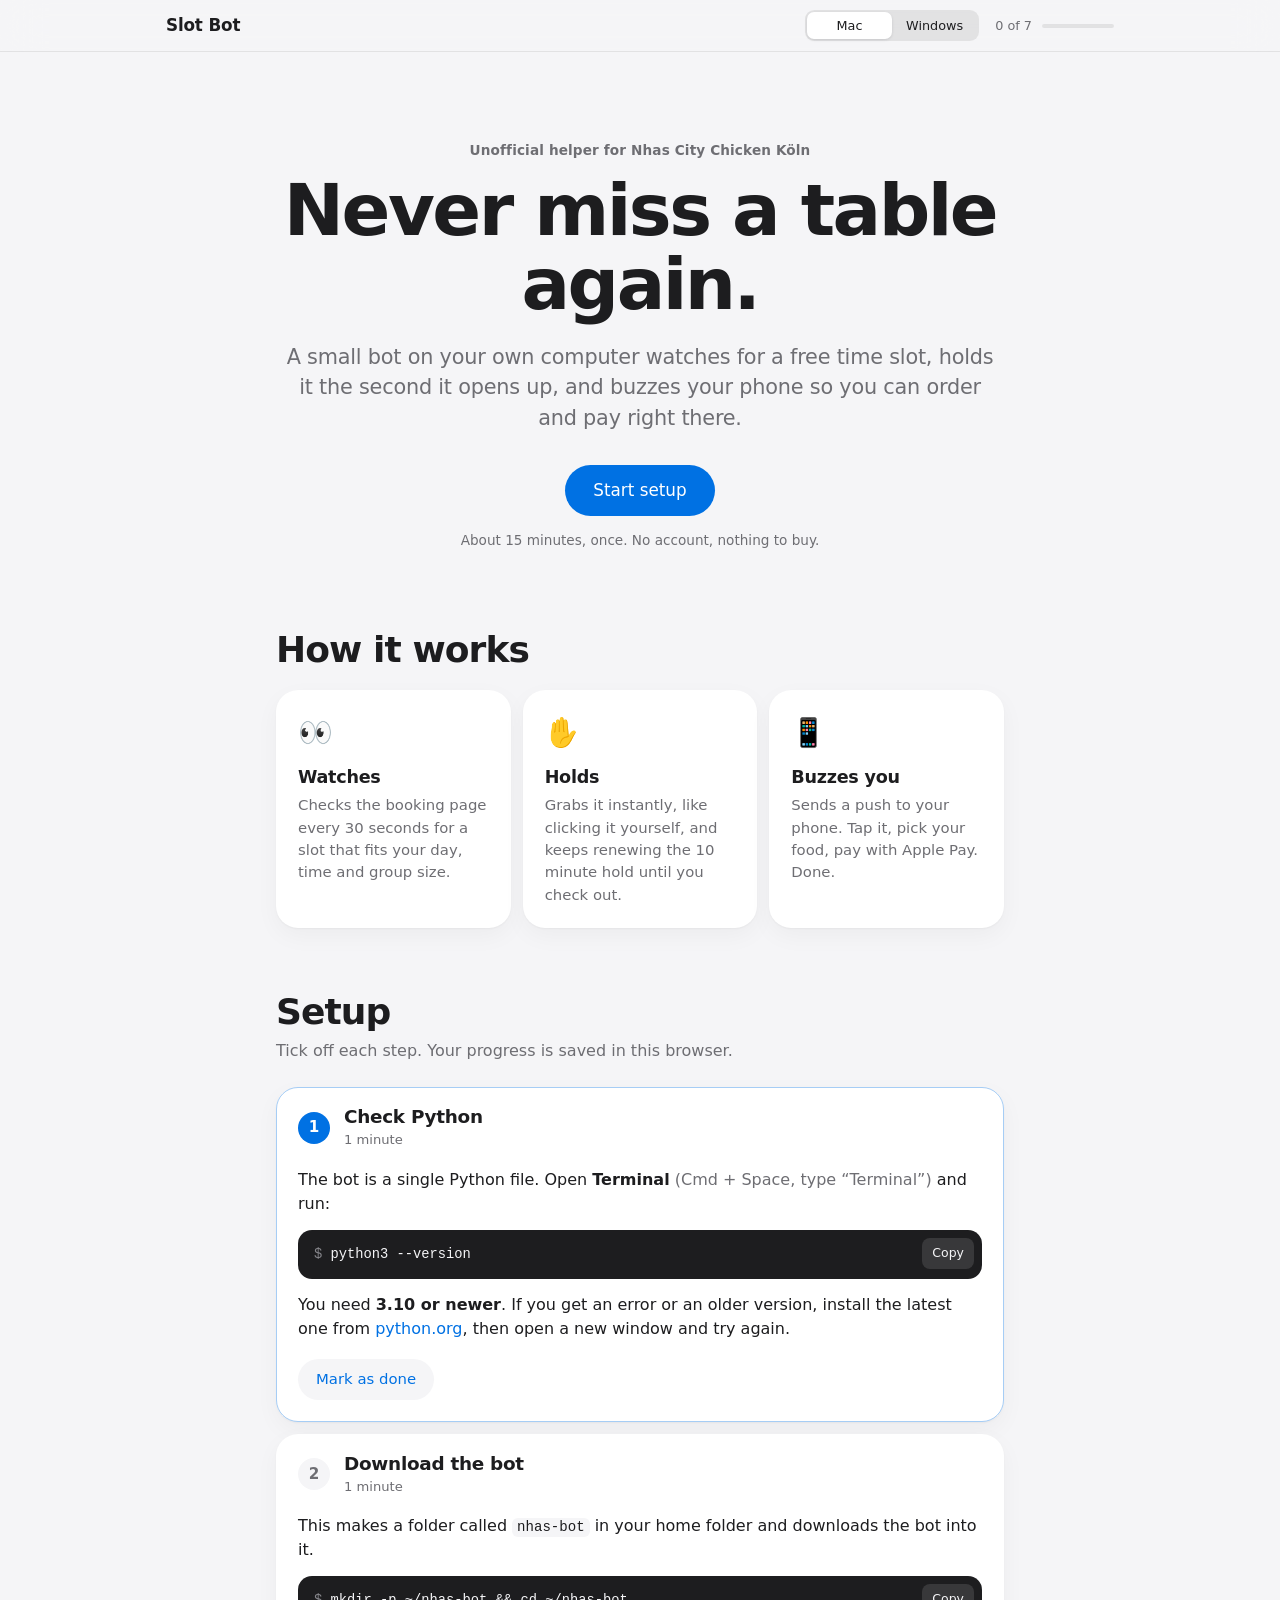
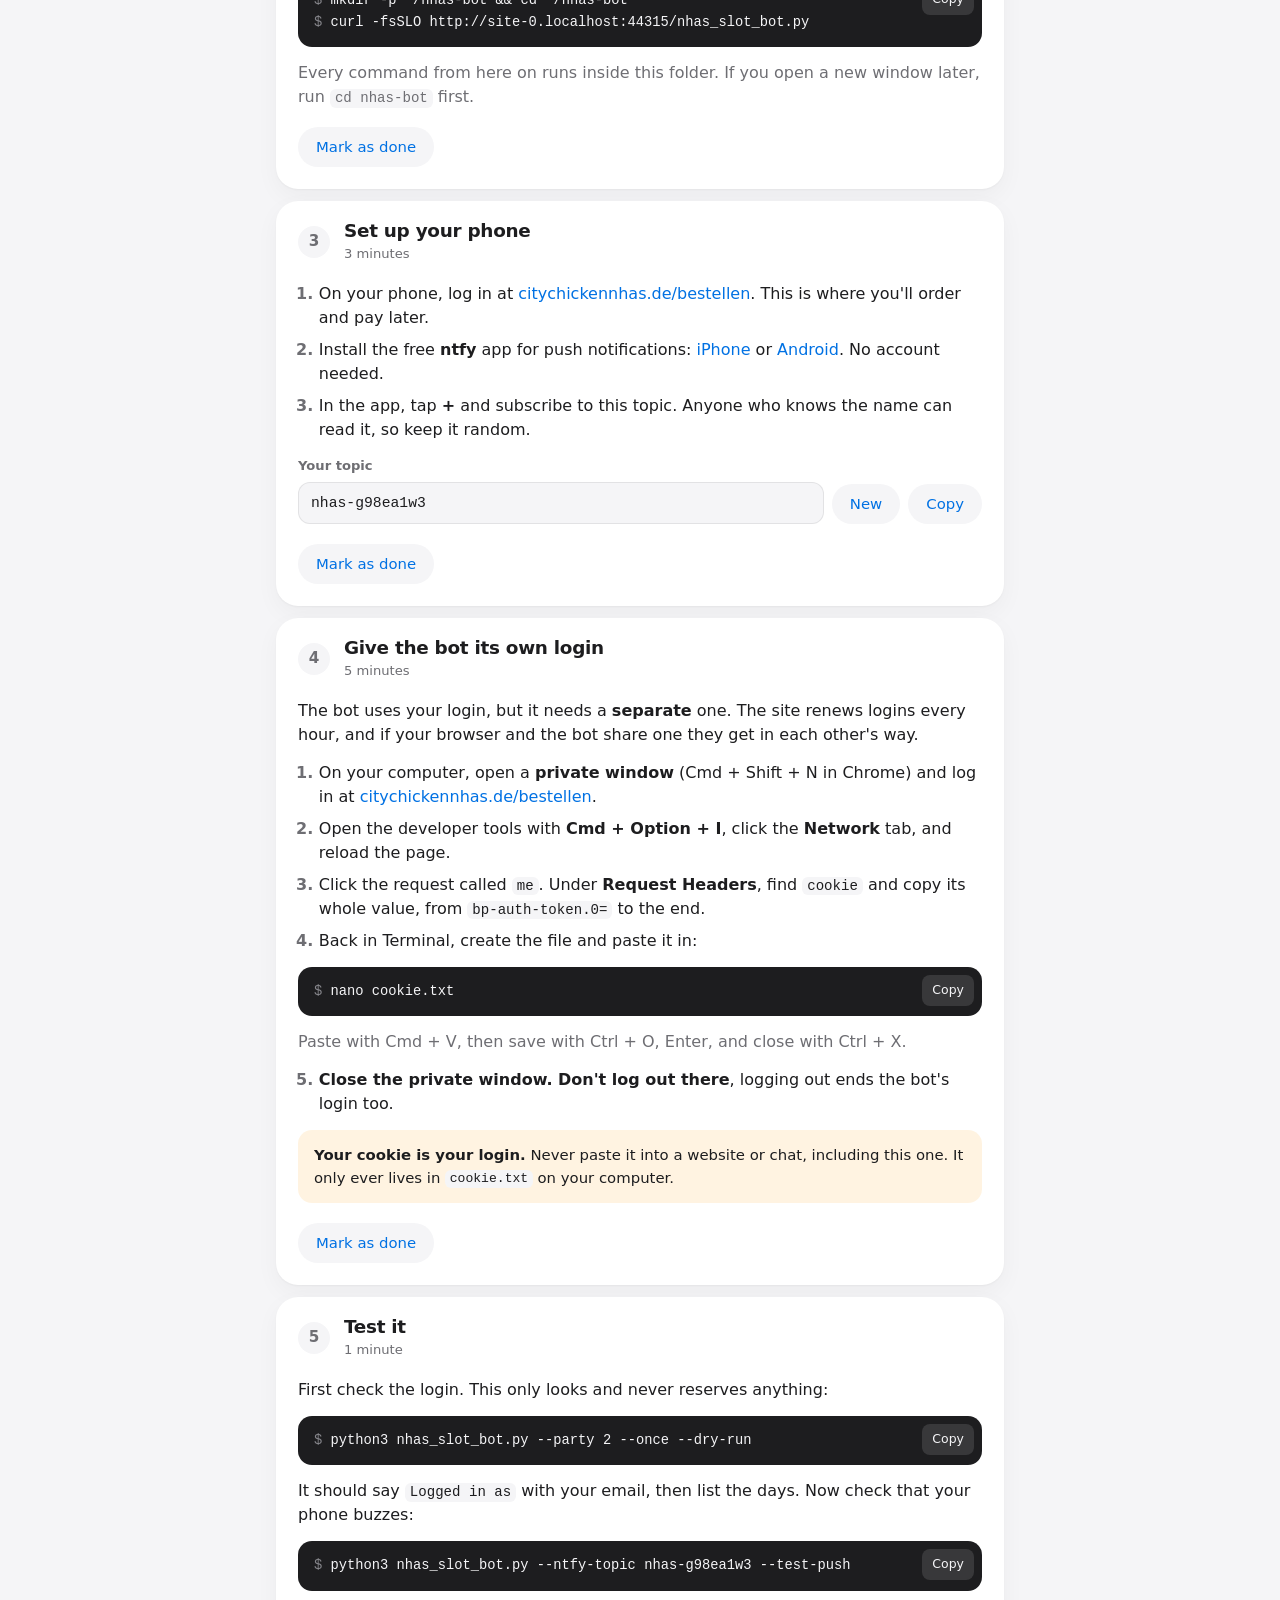
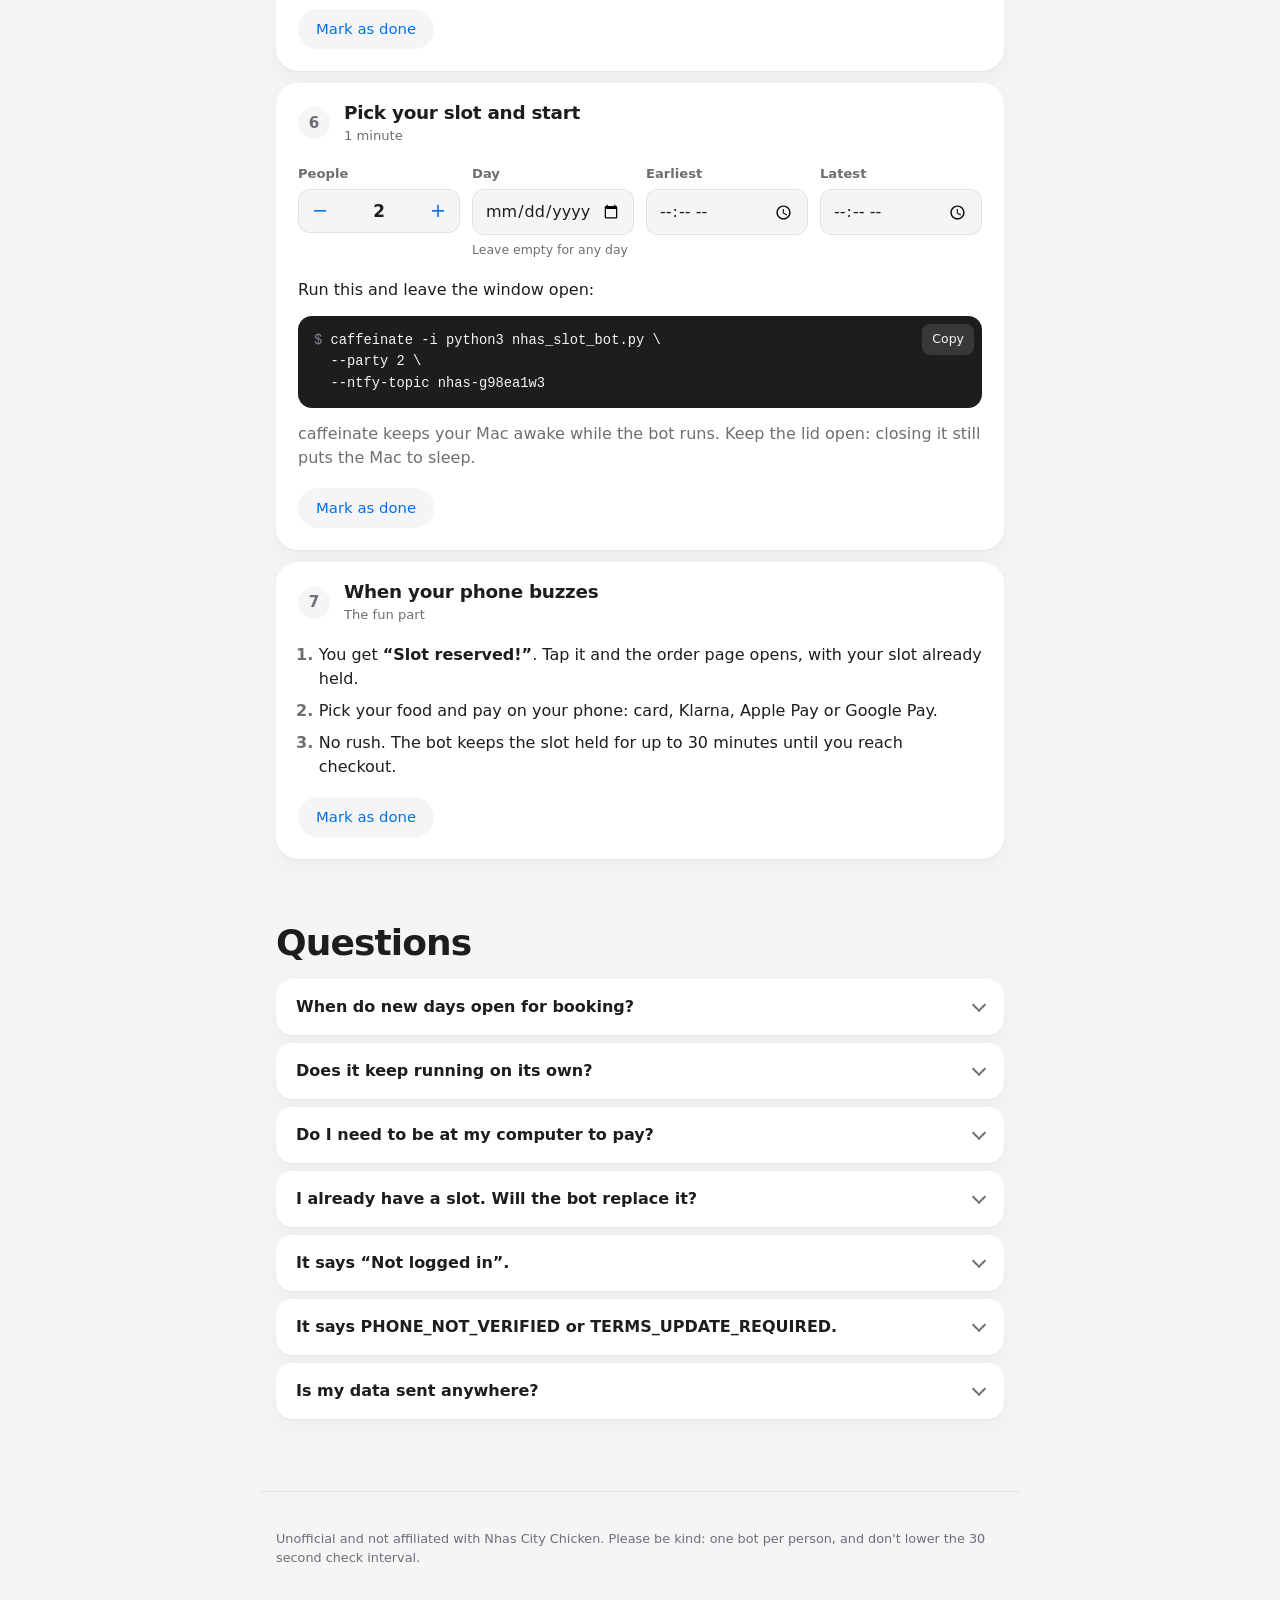
==== web/index.html @ e6173b86 "Add setup guide website and log when new days open - web/: Apple-style static guide (Mac/Windows com" ====
<!doctype html>
<html lang="en">
<head>
  <meta charset="utf-8">
  <meta name="viewport" content="width=device-width, initial-scale=1, viewport-fit=cover">
  <title>Slot Bot for Nhas Köln</title>
  <meta name="description" content="Set up a small bot on your own computer that watches Nhas City Chicken Köln for a free table and holds it for you.">
  <meta name="theme-color" content="#f5f5f7" media="(prefers-color-scheme: light)">
  <meta name="theme-color" content="#000000" media="(prefers-color-scheme: dark)">
  <link rel="icon" href="data:image/svg+xml,<svg xmlns='http://www.w3.org/2000/svg' viewBox='0 0 100 100'><text y='.9em' font-size='90'>🍗</text></svg>">
  <link rel="stylesheet" href="styles.css">
</head>
<body>
  <header class="nav">
    <div class="nav-inner">
      <a class="brand" href="#top">Slot Bot</a>
      <div class="segmented" role="radiogroup" aria-label="Your computer">
        <button type="button" role="radio" data-os="mac" aria-checked="true">Mac</button>
        <button type="button" role="radio" data-os="win" aria-checked="false">Windows</button>
        <span class="segmented-thumb" aria-hidden="true"></span>
      </div>
      <div class="progress" aria-live="polite">
        <span class="progress-label"><span id="done-count">0</span> of <span id="total-count">7</span></span>
        <span class="progress-track"><span class="progress-fill" id="progress-fill"></span></span>
      </div>
    </div>
  </header>

  <main id="top">
    <section class="hero">
      <p class="eyebrow">Unofficial helper for Nhas City Chicken Köln</p>
      <h1>Never miss a table again.</h1>
      <p class="lede">A small bot on your own computer watches for a free time slot, holds it the second it opens up, and buzzes your phone so you can order and pay right there.</p>
      <a class="button primary large" href="#step-1">Start setup</a>
      <p class="hint">About 15 minutes, once. No account, nothing to buy.</p>
    </section>

    <section class="how" aria-labelledby="how-title">
      <h2 id="how-title" class="section-title">How it works</h2>
      <div class="tiles">
        <article class="tile">
          <span class="tile-icon" aria-hidden="true">👀</span>
          <h3>Watches</h3>
          <p>Checks the booking page every 30 seconds for a slot that fits your day, time and group size.</p>
        </article>
        <article class="tile">
          <span class="tile-icon" aria-hidden="true">✋</span>
          <h3>Holds</h3>
          <p>Grabs it instantly, like clicking it yourself, and keeps renewing the 10 minute hold until you check out.</p>
        </article>
        <article class="tile">
          <span class="tile-icon" aria-hidden="true">📱</span>
          <h3>Buzzes you</h3>
          <p>Sends a push to your phone. Tap it, pick your food, pay with Apple Pay. Done.</p>
        </article>
      </div>
    </section>

    <section class="steps" aria-labelledby="steps-title">
      <h2 id="steps-title" class="section-title">Setup</h2>
      <p class="section-sub">Tick off each step. Your progress is saved in this browser.</p>

      <ol class="step-list">
        <!-- 1 -->
        <li class="step" id="step-1" data-step="1">
          <div class="step-head">
            <span class="badge" aria-hidden="true"><span class="num">1</span><svg class="check" viewBox="0 0 24 24"><path d="M5 12.5l4.5 4.5L19 7.5"/></svg></span>
            <div class="step-title"><h3>Check Python</h3><p class="step-meta">1 minute</p></div>
          </div>
          <div class="step-body"><div class="step-inner">
            <p>The bot is a single Python file. Open <strong data-os-text="Terminal|PowerShell">Terminal</strong> <span class="muted" data-os-text="(Cmd + Space, type “Terminal”)|(Start menu, type “PowerShell”)">(Cmd + Space, type “Terminal”)</span> and run:</p>
            <div class="code" data-cmd="python-version"></div>
            <p>You need <strong>3.10 or newer</strong>. If you get an error or an older version, install the latest one from <a href="https://www.python.org/downloads/" target="_blank" rel="noopener">python.org</a><span data-os-text="|. In the installer, tick “Add Python to PATH”"></span>, then open a new window and try again.</p>
            <button type="button" class="button done-btn">Mark as done</button>
          </div></div>
        </li>

        <!-- 2 -->
        <li class="step" id="step-2" data-step="2">
          <div class="step-head">
            <span class="badge" aria-hidden="true"><span class="num">2</span><svg class="check" viewBox="0 0 24 24"><path d="M5 12.5l4.5 4.5L19 7.5"/></svg></span>
            <div class="step-title"><h3>Download the bot</h3><p class="step-meta">1 minute</p></div>
          </div>
          <div class="step-body"><div class="step-inner">
            <p>This makes a folder called <code>nhas-bot</code> in your home folder and downloads the bot into it.</p>
            <div class="code" data-cmd="download"></div>
            <p class="muted">Every command from here on runs inside this folder. If you open a new window later, run <code>cd nhas-bot</code> first.</p>
            <button type="button" class="button done-btn">Mark as done</button>
          </div></div>
        </li>

        <!-- 3 -->
        <li class="step" id="step-3" data-step="3">
          <div class="step-head">
            <span class="badge" aria-hidden="true"><span class="num">3</span><svg class="check" viewBox="0 0 24 24"><path d="M5 12.5l4.5 4.5L19 7.5"/></svg></span>
            <div class="step-title"><h3>Set up your phone</h3><p class="step-meta">3 minutes</p></div>
          </div>
          <div class="step-body"><div class="step-inner">
            <ol class="sub">
              <li>On your phone, log in at <a href="https://citychickennhas.de/bestellen/en/koeln" target="_blank" rel="noopener">citychickennhas.de/bestellen</a>. This is where you'll order and pay later.</li>
              <li>Install the free <strong>ntfy</strong> app for push notifications: <a href="https://apps.apple.com/app/ntfy/id1625396347" target="_blank" rel="noopener">iPhone</a> or <a href="https://play.google.com/store/apps/details?id=io.heckel.ntfy" target="_blank" rel="noopener">Android</a>. No account needed.</li>
              <li>In the app, tap <strong>+</strong> and subscribe to this topic. Anyone who knows the name can read it, so keep it random.</li>
            </ol>
            <div class="field-row">
              <label class="field grow">
                <span class="field-label">Your topic</span>
                <input id="topic" type="text" autocomplete="off" spellcheck="false" inputmode="text">
              </label>
              <button type="button" class="button" id="topic-new">New</button>
              <button type="button" class="button" id="topic-copy">Copy</button>
            </div>
            <button type="button" class="button done-btn">Mark as done</button>
          </div></div>
        </li>

        <!-- 4 -->
        <li class="step" id="step-4" data-step="4">
          <div class="step-head">
            <span class="badge" aria-hidden="true"><span class="num">4</span><svg class="check" viewBox="0 0 24 24"><path d="M5 12.5l4.5 4.5L19 7.5"/></svg></span>
            <div class="step-title"><h3>Give the bot its own login</h3><p class="step-meta">5 minutes</p></div>
          </div>
          <div class="step-body"><div class="step-inner">
            <p>The bot uses your login, but it needs a <strong>separate</strong> one. The site renews logins every hour, and if your browser and the bot share one they get in each other's way.</p>
            <ol class="sub">
              <li>On your computer, open a <strong>private window</strong> (<span data-os-text="Cmd + Shift + N|Ctrl + Shift + N">Cmd + Shift + N</span> in Chrome) and log in at <a href="https://citychickennhas.de/bestellen/en/koeln" target="_blank" rel="noopener">citychickennhas.de/bestellen</a>.</li>
              <li>Open the developer tools with <strong data-os-text="Cmd + Option + I|F12">Cmd + Option + I</strong>, click the <strong>Network</strong> tab, and reload the page.</li>
              <li>Click the request called <code>me</code>. Under <strong>Request Headers</strong>, find <code>cookie</code> and copy its whole value, from <code>bp-auth-token.0=</code> to the end.</li>
              <li>Back in <span data-os-text="Terminal|PowerShell">Terminal</span>, create the file and paste it in:</li>
            </ol>
            <div class="code" data-cmd="cookie"></div>
            <p class="muted" data-os-text="Paste with Cmd + V, then save with Ctrl + O, Enter, and close with Ctrl + X.|Notepad opens. Click “Yes” to create the file, paste with Ctrl + V, save with Ctrl + S and close it.">Paste with Cmd + V, then save with Ctrl + O, Enter, and close with Ctrl + X.</p>
            <ol class="sub" start="5">
              <li><strong>Close the private window. Don't log out there</strong>, logging out ends the bot's login too.</li>
            </ol>
            <div class="callout">
              <strong>Your cookie is your login.</strong> Never paste it into a website or chat, including this one. It only ever lives in <code>cookie.txt</code> on your computer.
            </div>
            <button type="button" class="button done-btn">Mark as done</button>
          </div></div>
        </li>

        <!-- 5 -->
        <li class="step" id="step-5" data-step="5">
          <div class="step-head">
            <span class="badge" aria-hidden="true"><span class="num">5</span><svg class="check" viewBox="0 0 24 24"><path d="M5 12.5l4.5 4.5L19 7.5"/></svg></span>
            <div class="step-title"><h3>Test it</h3><p class="step-meta">1 minute</p></div>
          </div>
          <div class="step-body"><div class="step-inner">
            <p>First check the login. This only looks and never reserves anything:</p>
            <div class="code" data-cmd="dry-run"></div>
            <p>It should say <code>Logged in as</code> with your email, then list the days. Now check that your phone buzzes:</p>
            <div class="code" data-cmd="test-push"></div>
            <button type="button" class="button done-btn">Mark as done</button>
          </div></div>
        </li>

        <!-- 6 -->
        <li class="step" id="step-6" data-step="6">
          <div class="step-head">
            <span class="badge" aria-hidden="true"><span class="num">6</span><svg class="check" viewBox="0 0 24 24"><path d="M5 12.5l4.5 4.5L19 7.5"/></svg></span>
            <div class="step-title"><h3>Pick your slot and start</h3><p class="step-meta">1 minute</p></div>
          </div>
          <div class="step-body"><div class="step-inner">
            <div class="form-grid">
              <div class="field">
                <span class="field-label" id="party-label">People</span>
                <div class="stepper" role="group" aria-labelledby="party-label">
                  <button type="button" class="stepper-btn" data-delta="-1" aria-label="Fewer people">−</button>
                  <output id="party" aria-live="polite">2</output>
                  <button type="button" class="stepper-btn" data-delta="1" aria-label="More people">+</button>
                </div>
              </div>
              <label class="field">
                <span class="field-label">Day</span>
                <input id="date" type="date">
                <span class="field-help">Leave empty for any day</span>
              </label>
              <label class="field">
                <span class="field-label">Earliest</span>
                <input id="earliest" type="time" step="900">
              </label>
              <label class="field">
                <span class="field-label">Latest</span>
                <input id="latest" type="time" step="900">
              </label>
            </div>
            <p>Run this and leave the window open:</p>
            <div class="code" data-cmd="run"></div>
            <p class="muted" data-os-text="caffeinate keeps your Mac awake while the bot runs. Keep the lid open: closing it still puts the Mac to sleep.|Keep your PC awake: Settings, System, Power, set “When plugged in, put my device to sleep after” to Never.">caffeinate keeps your Mac awake while the bot runs. Keep the lid open: closing it still puts the Mac to sleep.</p>
            <button type="button" class="button done-btn">Mark as done</button>
          </div></div>
        </li>

        <!-- 7 -->
        <li class="step" id="step-7" data-step="7">
          <div class="step-head">
            <span class="badge" aria-hidden="true"><span class="num">7</span><svg class="check" viewBox="0 0 24 24"><path d="M5 12.5l4.5 4.5L19 7.5"/></svg></span>
            <div class="step-title"><h3>When your phone buzzes</h3><p class="step-meta">The fun part</p></div>
          </div>
          <div class="step-body"><div class="step-inner">
            <ol class="sub">
              <li>You get <strong>“Slot reserved!”</strong>. Tap it and the order page opens, with your slot already held.</li>
              <li>Pick your food and pay on your phone: card, Klarna, Apple Pay or Google Pay.</li>
              <li>No rush. The bot keeps the slot held for up to 30 minutes until you reach checkout.</li>
            </ol>
            <button type="button" class="button done-btn">Mark as done</button>
          </div></div>
        </li>
      </ol>

      <div class="finished" id="finished" hidden>
        <span class="finished-icon" aria-hidden="true">🍗</span>
        <h3>All set. Enjoy your chicken.</h3>
        <button type="button" class="button" id="reset">Start over</button>
      </div>
    </section>

    <section class="faq" aria-labelledby="faq-title">
      <h2 id="faq-title" class="section-title">Questions</h2>

      <details class="qa" id="new-days">
        <summary>When do new days open for booking?</summary>
        <div class="qa-body"><p id="new-day-text"></p></div>
      </details>

      <details class="qa">
        <summary>Does it keep running on its own?</summary>
        <div class="qa-body">
          <p>Yes. It checks every 30 seconds until it holds a slot, keeps that hold alive until you check out, then stops. It also stops if your computer sleeps, you close the window, or your login ends. Stop it any time with <code>Ctrl + C</code>.</p>
        </div>
      </details>

      <details class="qa">
        <summary>Do I need to be at my computer to pay?</summary>
        <div class="qa-body">
          <p>No. The hold belongs to your account, not your computer. Any device where you're logged in shows it, so you can order and pay on your phone.</p>
        </div>
      </details>

      <details class="qa">
        <summary>I already have a slot. Will the bot replace it?</summary>
        <div class="qa-body">
          <p>Probably. You can only hold one slot at a time, so if the bot holds a new one, your old hold most likely gets swapped out. Only run the bot with a day and time window you'd prefer over what you have.</p>
        </div>
      </details>

      <details class="qa">
        <summary>It says “Not logged in”.</summary>
        <div class="qa-body">
          <p>The bot's login ended, usually because you logged out somewhere on the site. Repeat step 4 to make a fresh <code>cookie.txt</code>.</p>
        </div>
      </details>

      <details class="qa">
        <summary>It says PHONE_NOT_VERIFIED or TERMS_UPDATE_REQUIRED.</summary>
        <div class="qa-body">
          <p>The site wants something from you first. Open it in your browser, do what it asks, then start the bot again.</p>
        </div>
      </details>

      <details class="qa">
        <summary>Is my data sent anywhere?</summary>
        <div class="qa-body">
          <p>The bot only talks to the Nhas ordering site, as you, and to ntfy for the push. This website stores nothing about you: your progress and topic stay in your own browser.</p>
        </div>
      </details>
    </section>
  </main>

  <footer class="footer">
    <p>Unofficial and not affiliated with Nhas City Chicken. Please be kind: one bot per person, and don't lower the 30 second check interval.</p>
  </footer>

  <div class="toaster" aria-live="polite" aria-atomic="true"></div>

  <script src="app.js"></script>
</body>
</html>
---- web/styles.css ----
:root {
  --bg: #f5f5f7;
  --surface: #ffffff;
  --surface-2: #f5f5f7;
  --text: #1d1d1f;
  --text-2: #6e6e73;
  --line: rgba(0, 0, 0, 0.08);
  --accent: #0071e3;
  --accent-press: #0062c4;
  --green: #28a745;
  --green-soft: rgba(52, 199, 89, 0.12);
  --green-line: rgba(52, 199, 89, 0.45);
  --warn-soft: rgba(255, 159, 10, 0.12);
  --code-bg: #1d1d1f;
  --code-text: #f5f5f7;
  --nav-bg: rgba(245, 245, 247, 0.72);
  --shadow: 0 1px 2px rgba(0, 0, 0, 0.04), 0 8px 24px rgba(0, 0, 0, 0.04);

  --ease-out: cubic-bezier(0.23, 1, 0.32, 1);
  --ease-in-out: cubic-bezier(0.77, 0, 0.175, 1);
  --radius: 22px;

  color-scheme: light dark;
}

@media (prefers-color-scheme: dark) {
  :root {
    --bg: #000000;
    --surface: #1c1c1e;
    --surface-2: #2c2c2e;
    --text: #f5f5f7;
    --text-2: #a1a1a6;
    --line: rgba(255, 255, 255, 0.1);
    --accent: #2997ff;
    --accent-press: #0a84ff;
    --green: #30d158;
    --green-soft: rgba(48, 209, 88, 0.14);
    --green-line: rgba(48, 209, 88, 0.5);
    --warn-soft: rgba(255, 159, 10, 0.16);
    --code-bg: #0b0b0c;
    --nav-bg: rgba(22, 22, 23, 0.72);
    --shadow: none;
  }
}

* { box-sizing: border-box; }

html {
  scroll-behavior: smooth;
  scroll-padding-top: 80px;
  -webkit-text-size-adjust: 100%;
}

body {
  margin: 0;
  background: var(--bg);
  color: var(--text);
  font: 100%/1.5 -apple-system, BlinkMacSystemFont, "SF Pro Text", "Helvetica Neue", system-ui, sans-serif;
  -webkit-font-smoothing: antialiased;
  -webkit-tap-highlight-color: transparent;
}

a { color: var(--accent); text-decoration: none; }
a:hover { text-decoration: underline; }

code {
  font: 0.88em/1.4 ui-monospace, "SF Mono", Menlo, Consolas, monospace;
  background: var(--surface-2);
  padding: 0.1em 0.35em;
  border-radius: 6px;
  overflow-wrap: anywhere;
}

.muted { color: var(--text-2); }

/* ---------- Nav: translucent material, content scrolls under ---------- */

.nav {
  position: sticky;
  top: 0;
  z-index: 10;
  background: var(--nav-bg);
  backdrop-filter: saturate(180%) blur(20px);
  -webkit-backdrop-filter: saturate(180%) blur(20px);
  border-bottom: 1px solid var(--line);
}

.nav-inner {
  max-width: 980px;
  margin: 0 auto;
  padding: 10px 16px;
  display: flex;
  align-items: center;
  gap: 16px;
}

.brand {
  font-weight: 600;
  font-size: 1.05rem;
  letter-spacing: -0.01em;
  color: var(--text);
  margin-right: auto;
}
.brand:hover { text-decoration: none; }

.progress {
  display: flex;
  align-items: center;
  gap: 10px;
  font-size: 0.8rem;
  color: var(--text-2);
  font-variant-numeric: tabular-nums;
}
.progress-track {
  width: 72px;
  height: 4px;
  border-radius: 2px;
  background: var(--line);
  overflow: hidden;
}
.progress-fill {
  display: block;
  height: 100%;
  width: 100%;
  background: var(--green);
  border-radius: inherit;
  transform-origin: left;
  transform: scaleX(0);
  transition: transform 400ms var(--ease-out);
}

/* Segmented control with a sliding thumb */
.segmented {
  position: relative;
  display: grid;
  grid-template-columns: 1fr 1fr;
  padding: 2px;
  border-radius: 9px;
  background: var(--line);
  isolation: isolate;
}
.segmented button {
  appearance: none;
  border: 0;
  background: none;
  color: var(--text);
  font: inherit;
  font-size: 0.8rem;
  font-weight: 500;
  padding: 4px 14px;
  border-radius: 7px;
  cursor: pointer;
  transition: transform 160ms var(--ease-out);
}
.segmented button:active { transform: scale(0.96); }
.segmented-thumb {
  position: absolute;
  z-index: -1;
  top: 2px;
  left: 2px;
  width: calc(50% - 2px);
  height: calc(100% - 4px);
  border-radius: 7px;
  background: var(--surface);
  box-shadow: 0 1px 3px rgba(0, 0, 0, 0.12);
  transition: transform 250ms var(--ease-out);
}
.segmented[data-value="win"] .segmented-thumb { transform: translateX(100%); }

/* ---------- Layout ---------- */

main {
  max-width: 760px;
  margin: 0 auto;
  padding: 0 16px;
}

.hero {
  text-align: center;
  padding: 88px 0 56px;
}
.eyebrow {
  margin: 0 0 12px;
  font-size: 0.85rem;
  font-weight: 600;
  color: var(--text-2);
  letter-spacing: 0.01em;
}
h1 {
  margin: 0;
  font-size: clamp(2.5rem, 8vw, 4.5rem);
  line-height: 1.04;
  letter-spacing: -0.035em;
  font-weight: 700;
}
.lede {
  max-width: 34em;
  margin: 20px auto 32px;
  font-size: clamp(1.1rem, 2.4vw, 1.3rem);
  line-height: 1.45;
  color: var(--text-2);
  letter-spacing: -0.01em;
}
.hint {
  margin: 14px 0 0;
  font-size: 0.85rem;
  color: var(--text-2);
}

.section-title {
  margin: 0 0 8px;
  font-size: clamp(1.75rem, 4vw, 2.25rem);
  line-height: 1.1;
  letter-spacing: -0.025em;
  font-weight: 700;
}
.section-sub {
  margin: 0 0 24px;
  color: var(--text-2);
}

.how { padding: 24px 0 64px; }
.how .section-title { margin-bottom: 20px; }
.tiles {
  display: grid;
  grid-template-columns: repeat(3, 1fr);
  gap: 12px;
}
.tile {
  background: var(--surface);
  border-radius: var(--radius);
  padding: 22px;
  box-shadow: var(--shadow);
}
.tile-icon { font-size: 1.75rem; }
.tile h3 {
  margin: 10px 0 4px;
  font-size: 1.1rem;
  letter-spacing: -0.015em;
}
.tile p {
  margin: 0;
  color: var(--text-2);
  font-size: 0.93rem;
}

/* ---------- Buttons ---------- */

.button {
  appearance: none;
  display: inline-flex;
  align-items: center;
  justify-content: center;
  gap: 6px;
  border: 0;
  border-radius: 980px;
  padding: 9px 18px;
  font: inherit;
  font-size: 0.93rem;
  font-weight: 500;
  color: var(--accent);
  background: var(--surface-2);
  cursor: pointer;
  user-select: none;
  white-space: nowrap;
  transition: transform 160ms var(--ease-out), background-color 200ms ease, color 200ms ease;
}
.button:hover { text-decoration: none; }
.button:active { transform: scale(0.97); }
.button:focus-visible,
.segmented button:focus-visible,
.stepper-btn:focus-visible,
summary:focus-visible {
  outline: 3px solid color-mix(in srgb, var(--accent) 45%, transparent);
  outline-offset: 2px;
}
.button.primary {
  color: #fff;
  background: var(--accent);
}
.button.primary:hover { background: var(--accent-press); }
.button.large {
  padding: 13px 28px;
  font-size: 1.05rem;
}

/* ---------- Steps ---------- */

.steps { padding-bottom: 64px; }

.step-list {
  list-style: none;
  margin: 0;
  padding: 0;
  display: grid;
  gap: 12px;
}

.step {
  background: var(--surface);
  border-radius: var(--radius);
  box-shadow: var(--shadow);
  outline: 1px solid transparent;
  outline-offset: -1px;
  transition: outline-color 300ms ease, background-color 300ms ease;
}
.step.current { outline-color: color-mix(in srgb, var(--accent) 35%, transparent); }
.step.done {
  outline-color: var(--green-line);
  background: linear-gradient(var(--green-soft), var(--green-soft)), var(--surface);
}

.step-head {
  display: flex;
  align-items: center;
  gap: 14px;
  padding: 18px 22px;
  cursor: default;
}
.step.done .step-head { cursor: pointer; }

.badge {
  position: relative;
  flex: none;
  display: grid;
  place-items: center;
  width: 32px;
  height: 32px;
  border-radius: 50%;
  background: var(--surface-2);
  color: var(--text-2);
  font-weight: 600;
  font-size: 0.95rem;
  font-variant-numeric: tabular-nums;
  transition: background-color 300ms ease, color 300ms ease, transform 300ms var(--ease-out);
}
.step.current .badge { background: var(--accent); color: #fff; }
.step.done .badge { background: var(--green); color: #fff; }

.badge .num,
.badge .check { grid-area: 1 / 1; }
.badge .num { transition: opacity 150ms ease, transform 200ms var(--ease-out); }
.badge .check {
  width: 18px;
  height: 18px;
  fill: none;
  stroke: currentColor;
  stroke-width: 2.6;
  stroke-linecap: round;
  stroke-linejoin: round;
  stroke-dasharray: 22;
  stroke-dashoffset: 22;
  transition: stroke-dashoffset 350ms var(--ease-out) 60ms;
}
.step.done .badge .num { opacity: 0; transform: scale(0.8); }
.step.done .badge .check { stroke-dashoffset: 0; }

.step-title h3 {
  margin: 0;
  font-size: 1.15rem;
  letter-spacing: -0.015em;
  line-height: 1.25;
}
.step-meta {
  margin: 2px 0 0;
  font-size: 0.82rem;
  color: var(--text-2);
}
.step.done .step-meta::after { content: " · Done, tap to reopen"; }
.step.done.open .step-meta::after { content: " · Done"; }

/* Collapsible body: animate grid rows 0fr -> 1fr so height follows content */
.step-body {
  display: grid;
  grid-template-rows: 1fr;
  transition: grid-template-rows 350ms var(--ease-out), opacity 250ms ease;
}
.step.done:not(.open) .step-body {
  grid-template-rows: 0fr;
  opacity: 0;
}
.step-inner {
  overflow: hidden;
  min-height: 0;
  padding: 0 22px;
}
.step-inner > :first-child { margin-top: 0; }
.step-inner > :last-child { margin-bottom: 22px; }
.step-inner p { margin: 0 0 14px; }

.sub {
  margin: 0 0 14px;
  padding-left: 1.3em;
}
.sub li { margin-bottom: 8px; }
.sub li::marker { color: var(--text-2); font-weight: 600; }

.done-btn { margin-top: 4px; }
.step.done .done-btn { color: var(--text-2); }

.callout {
  margin: 0 0 16px;
  padding: 14px 16px;
  border-radius: 14px;
  background: var(--warn-soft);
  font-size: 0.93rem;
}

/* ---------- Code blocks ---------- */

.code {
  position: relative;
  margin: 0 0 14px;
  border-radius: 14px;
  background: var(--code-bg);
  color: var(--code-text);
}
.code pre {
  margin: 0;
  padding: 14px 76px 14px 16px;
  font: 0.86rem/1.55 ui-monospace, "SF Mono", Menlo, Consolas, monospace;
  /* wrap instead of scrolling so text never slides under the copy button */
  white-space: pre-wrap;
  overflow-wrap: anywhere;
}
.code pre .nowrap { white-space: nowrap; }
.code pre .prompt { color: #86868b; user-select: none; }
.copy {
  position: absolute;
  top: 8px;
  right: 8px;
  appearance: none;
  border: 0;
  border-radius: 8px;
  padding: 6px 10px;
  font: inherit;
  font-size: 0.78rem;
  font-weight: 500;
  color: var(--code-text);
  background: rgba(255, 255, 255, 0.12);
  cursor: pointer;
  transition: transform 160ms var(--ease-out), background-color 200ms ease;
}
.copy:hover { background: rgba(255, 255, 255, 0.2); }
.copy:active { transform: scale(0.95); }
.copy-label { display: inline-block; transition: filter 200ms ease, opacity 200ms ease; }
.copy.swap .copy-label { filter: blur(2px); opacity: 0; }

/* ---------- Form ---------- */

.field-row {
  display: flex;
  align-items: flex-end;
  gap: 8px;
  margin: 0 0 16px;
}
.field { display: grid; gap: 6px; min-width: 0; }
.field.grow { flex: 1; }
.field-label { font-size: 0.82rem; font-weight: 600; color: var(--text-2); }
.field-help { font-size: 0.78rem; color: var(--text-2); }

input[type="text"],
input[type="date"],
input[type="time"] {
  width: 100%;
  min-width: 0;
  appearance: none;
  border: 1px solid var(--line);
  border-radius: 12px;
  padding: 9px 12px;
  font: inherit;
  font-size: 1rem;
  color: var(--text);
  background: var(--surface-2);
  transition: border-color 200ms ease, box-shadow 200ms ease;
}
input:focus {
  outline: none;
  border-color: var(--accent);
  box-shadow: 0 0 0 3px color-mix(in srgb, var(--accent) 25%, transparent);
}
#topic { font-family: ui-monospace, "SF Mono", Menlo, Consolas, monospace; font-size: 0.92rem; }

.form-grid {
  display: grid;
  grid-template-columns: repeat(4, minmax(0, 1fr));
  gap: 12px;
  margin: 0 0 18px;
  align-items: start;
}

.stepper {
  display: flex;
  align-items: center;
  justify-content: space-between;
  border: 1px solid var(--line);
  border-radius: 12px;
  background: var(--surface-2);
  height: 44px;
  padding: 0 4px;
}
.stepper output {
  font-size: 1.05rem;
  font-weight: 600;
  font-variant-numeric: tabular-nums;
}
.stepper-btn {
  appearance: none;
  border: 0;
  width: 34px;
  height: 34px;
  border-radius: 9px;
  font: inherit;
  font-size: 1.2rem;
  color: var(--accent);
  background: none;
  cursor: pointer;
  transition: transform 120ms var(--ease-out), background-color 150ms ease;
}
.stepper-btn:hover { background: var(--line); }
.stepper-btn:active { transform: scale(0.9); }
.stepper-btn:disabled { color: var(--text-2); opacity: 0.4; cursor: default; }

/* ---------- Finished ---------- */

.finished {
  margin-top: 16px;
  text-align: center;
  padding: 36px 22px;
  border-radius: var(--radius);
  background: var(--surface);
  box-shadow: var(--shadow);
  transition: opacity 400ms var(--ease-out), transform 400ms var(--ease-out);
}
@starting-style {
  .finished { opacity: 0; transform: translateY(8px) scale(0.98); }
}
.finished-icon { font-size: 2.5rem; }
.finished h3 { margin: 8px 0 16px; font-size: 1.4rem; letter-spacing: -0.02em; }

/* ---------- FAQ ---------- */

.faq { padding-bottom: 64px; }
.faq .section-title { margin-bottom: 16px; }

.qa {
  background: var(--surface);
  border-radius: 16px;
  box-shadow: var(--shadow);
  margin-bottom: 8px;
}
.qa summary {
  list-style: none;
  display: flex;
  justify-content: space-between;
  align-items: center;
  gap: 12px;
  padding: 16px 20px;
  font-weight: 600;
  cursor: pointer;
  border-radius: 16px;
}
.qa summary::-webkit-details-marker { display: none; }
.qa summary::after {
  content: "";
  flex: none;
  width: 8px;
  height: 8px;
  border-right: 2px solid var(--text-2);
  border-bottom: 2px solid var(--text-2);
  transform: translateY(-2px) rotate(45deg);
  transition: transform 250ms var(--ease-out);
}
.qa[open] summary::after { transform: translateY(2px) rotate(-135deg); }
.qa-body { padding: 0 20px 16px; color: var(--text-2); }
.qa-body p { margin: 0; }

/* ---------- Footer ---------- */

.footer {
  max-width: 760px;
  margin: 0 auto;
  padding: 24px 16px 48px;
  border-top: 1px solid var(--line);
  font-size: 0.8rem;
  color: var(--text-2);
}

/* ---------- Toast (Sonner-style) ---------- */

.toaster {
  position: fixed;
  left: 50%;
  bottom: max(24px, env(safe-area-inset-bottom));
  transform: translateX(-50%);
  z-index: 50;
  display: grid;
  justify-items: center;
  pointer-events: none;
}
.toast {
  grid-area: 1 / 1;
  display: flex;
  align-items: center;
  gap: 8px;
  padding: 10px 16px;
  border-radius: 999px;
  background: var(--text);
  color: var(--bg);
  font-size: 0.9rem;
  font-weight: 500;
  box-shadow: 0 8px 30px rgba(0, 0, 0, 0.18);
  transition: opacity 300ms var(--ease-out), transform 300ms var(--ease-out);
}
@starting-style {
  .toast { opacity: 0; transform: translateY(100%) scale(0.95); }
}
.toast.leaving {
  opacity: 0;
  transform: translateY(100%) scale(0.95);
  transition-duration: 200ms;
}

/* ---------- Responsive ---------- */

@media (max-width: 720px) {
  .tiles { grid-template-columns: 1fr; }
  .form-grid { grid-template-columns: repeat(2, minmax(0, 1fr)); }
  .hero { padding: 56px 0 40px; }
}

@media (max-width: 480px) {
  .nav-inner { gap: 10px; }
  .progress-track { width: 40px; }
  .step-head { padding: 16px 18px; }
  .step-inner { padding: 0 18px; }
  .field-row { flex-wrap: wrap; }
  .field-row .field { flex-basis: 100%; }
}

/* ---------- Accessibility preferences ---------- */

@media (prefers-reduced-motion: reduce) {
  html { scroll-behavior: auto; }
  *, *::before, *::after {
    transition-duration: 1ms !important;
  }
  .toast, .finished { transition: opacity 200ms ease !important; transform: none !important; }
}

@media (prefers-reduced-transparency: reduce) {
  .nav { background: var(--bg); backdrop-filter: none; -webkit-backdrop-filter: none; }
}
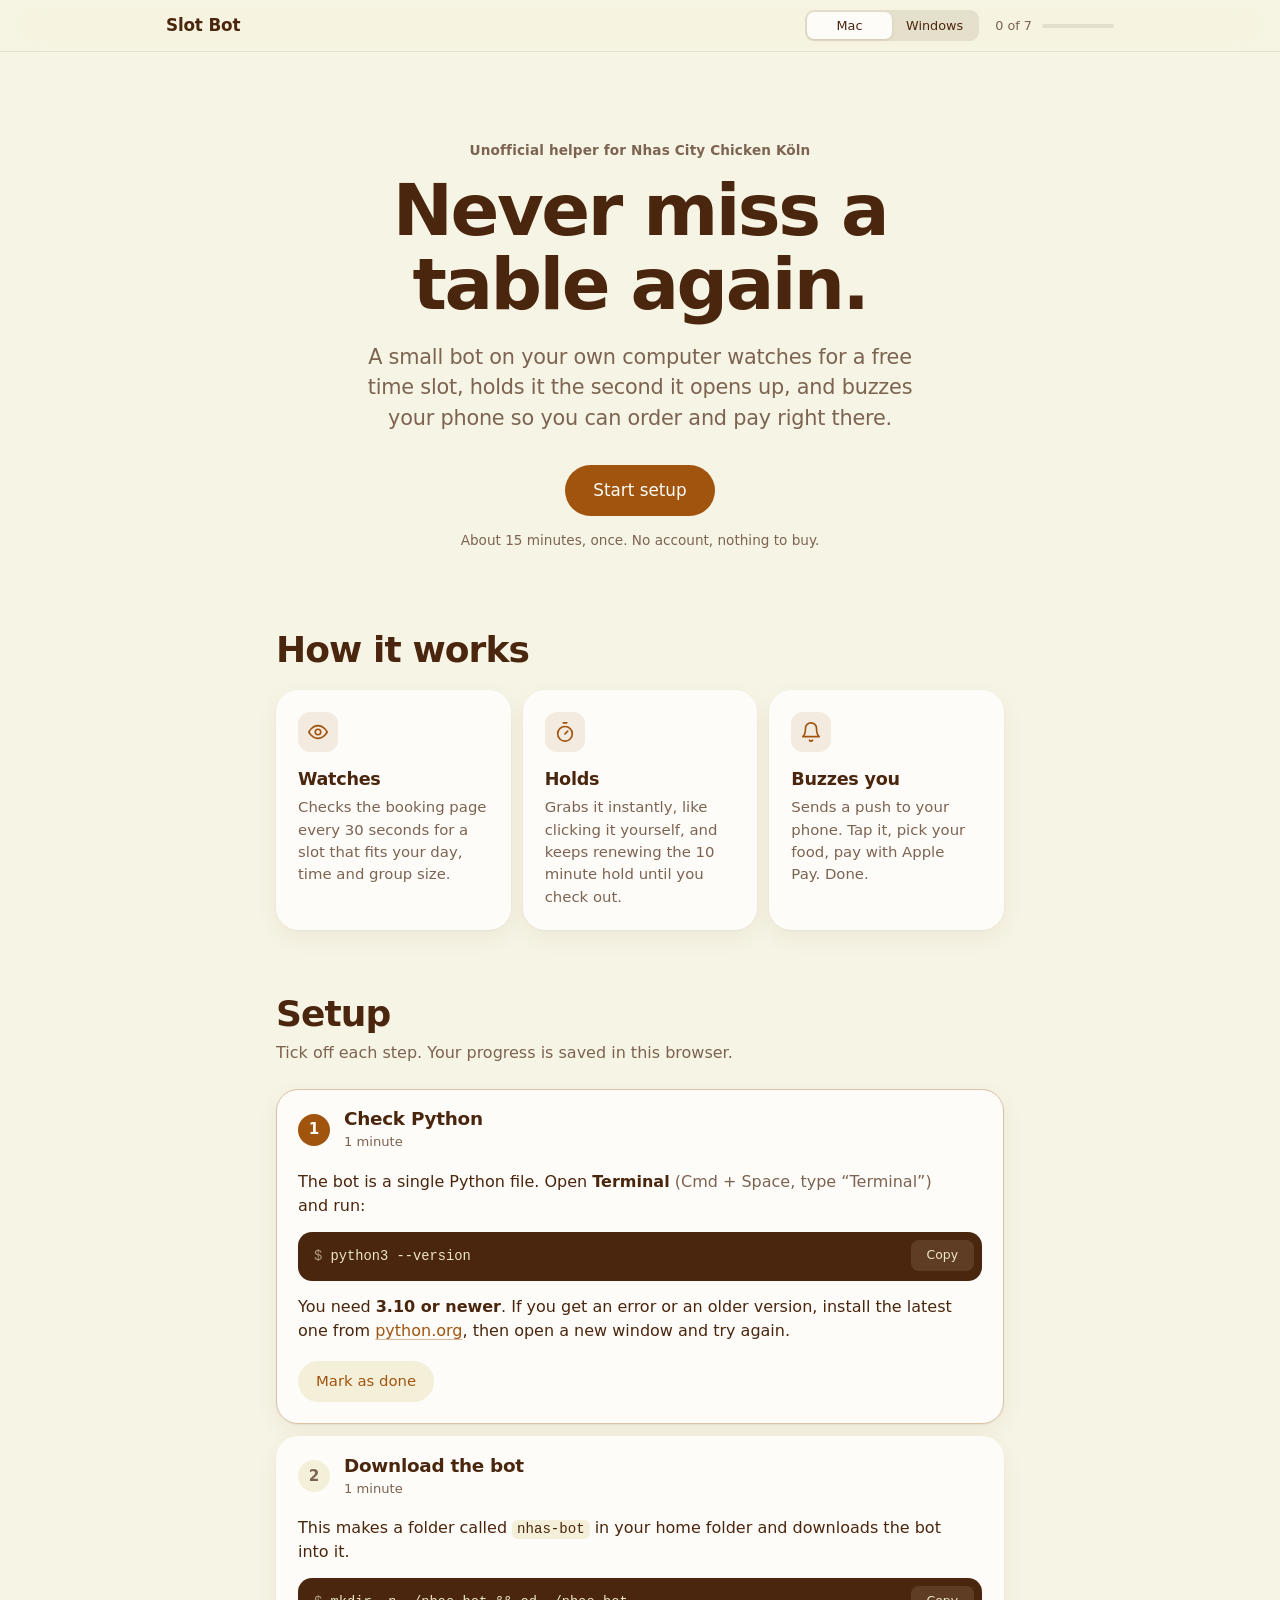
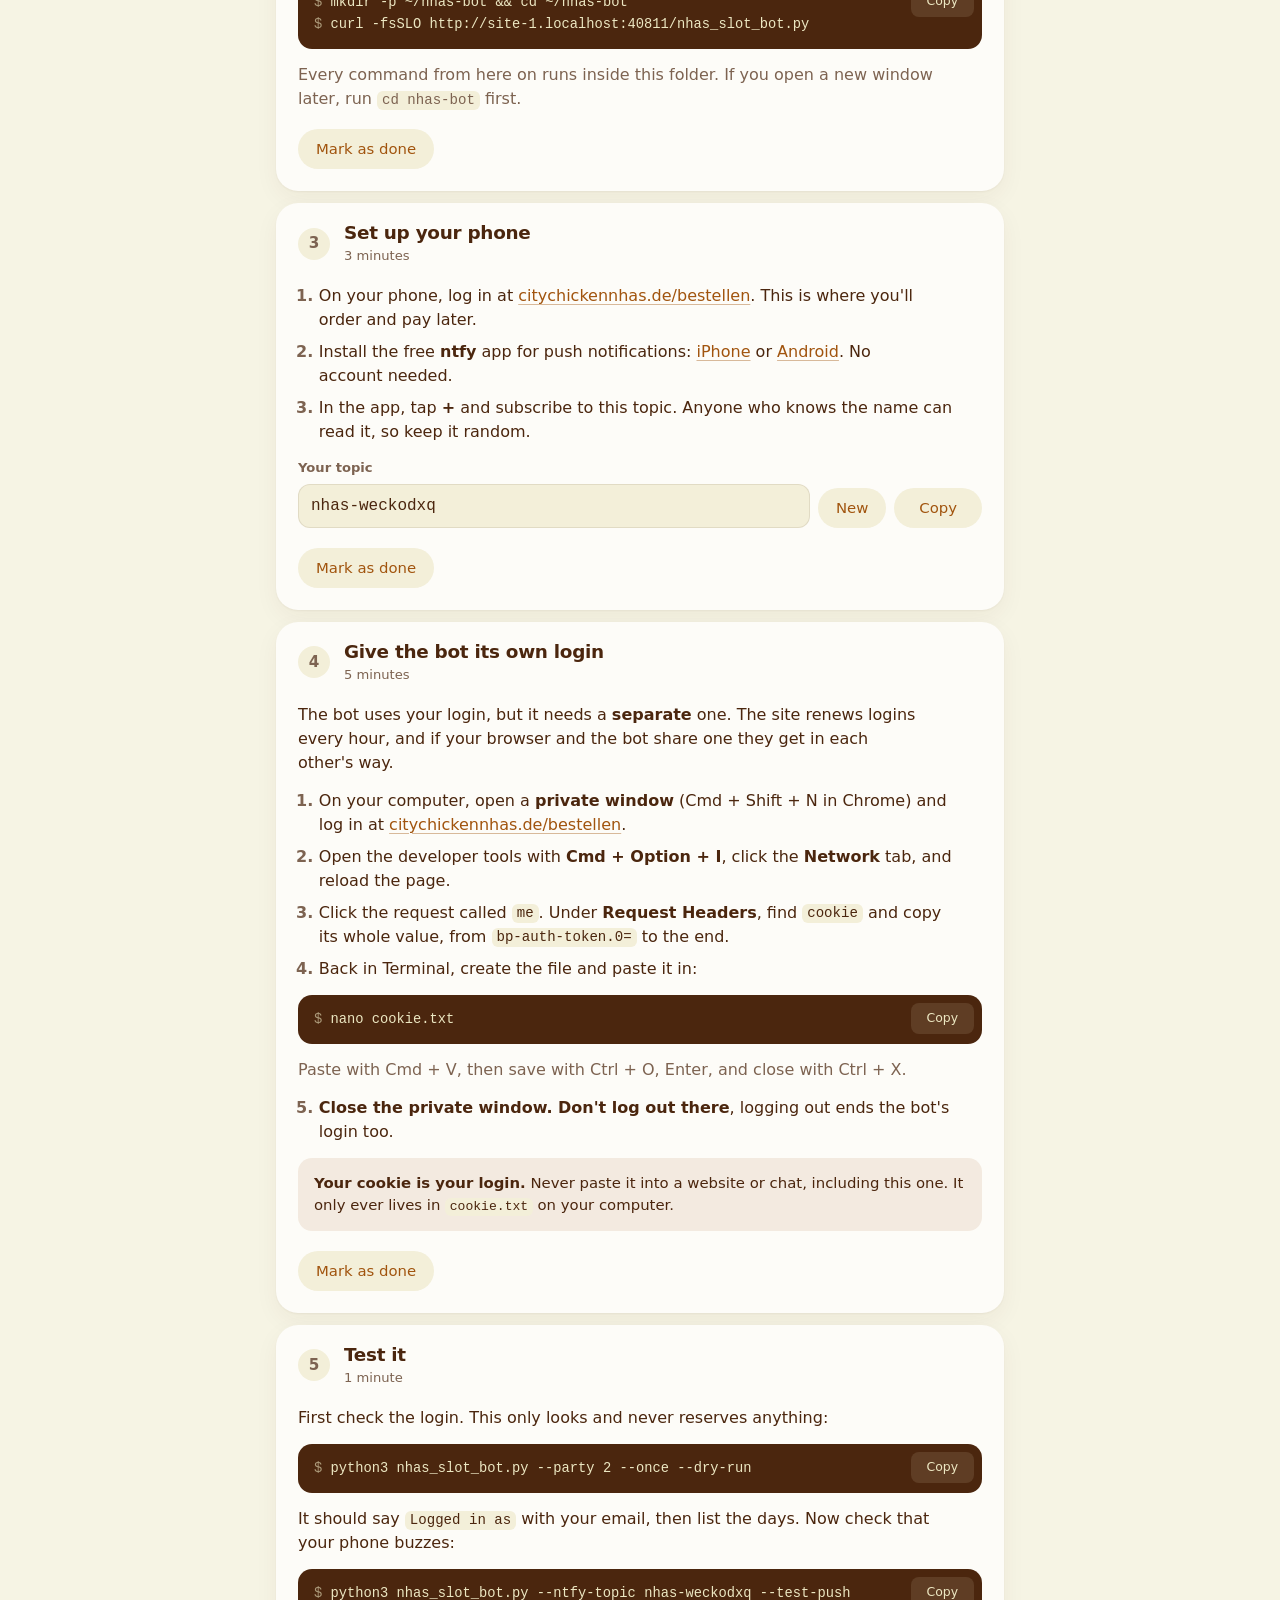
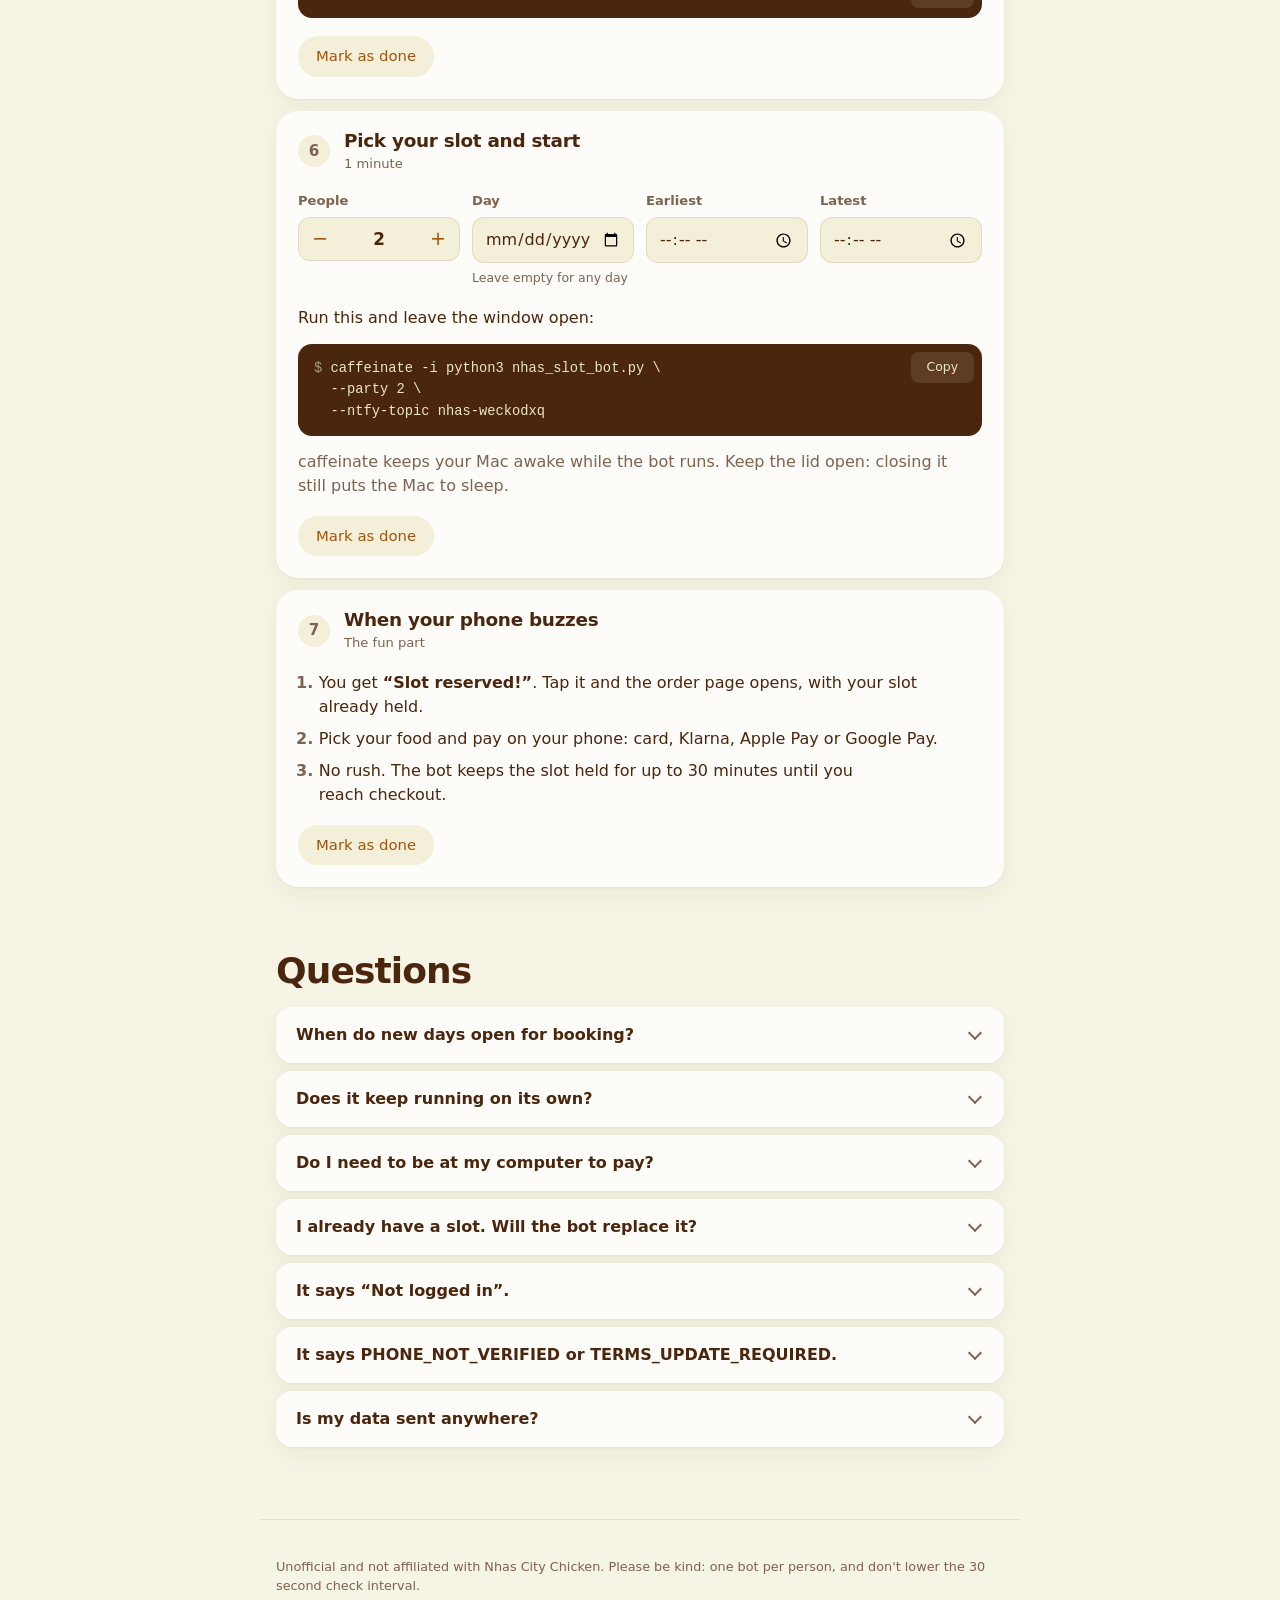
==== commit 164750cd: "Restyle the setup site with a warm palette and tighter motion New palette from a butterfly wing: bur" ====
--- a/web/index.html
+++ b/web/index.html
@@ -5,8 +5,8 @@
   <meta name="viewport" content="width=device-width, initial-scale=1, viewport-fit=cover">
   <title>Slot Bot for Nhas Köln</title>
   <meta name="description" content="Set up a small bot on your own computer that watches Nhas City Chicken Köln for a free table and holds it for you.">
-  <meta name="theme-color" content="#f5f5f7" media="(prefers-color-scheme: light)">
-  <meta name="theme-color" content="#000000" media="(prefers-color-scheme: dark)">
+  <meta name="theme-color" content="#f6f4e4" media="(prefers-color-scheme: light)">
+  <meta name="theme-color" content="#17100a" media="(prefers-color-scheme: dark)">
   <link rel="icon" href="data:image/svg+xml,<svg xmlns='http://www.w3.org/2000/svg' viewBox='0 0 100 100'><text y='.9em' font-size='90'>🍗</text></svg>">
   <link rel="stylesheet" href="styles.css">
 </head>
@@ -39,17 +39,17 @@
       <h2 id="how-title" class="section-title">How it works</h2>
       <div class="tiles">
         <article class="tile">
-          <span class="tile-icon" aria-hidden="true">👀</span>
+          <span class="tile-icon" aria-hidden="true"><svg viewBox="0 0 24 24"><path d="M2 12s3.6-7 10-7 10 7 10 7-3.6 7-10 7S2 12 2 12Z"/><circle cx="12" cy="12" r="3"/></svg></span>
           <h3>Watches</h3>
           <p>Checks the booking page every 30 seconds for a slot that fits your day, time and group size.</p>
         </article>
         <article class="tile">
-          <span class="tile-icon" aria-hidden="true">✋</span>
+          <span class="tile-icon" aria-hidden="true"><svg viewBox="0 0 24 24"><path d="M10 2h4"/><path d="M12 14l3-3"/><circle cx="12" cy="14" r="8"/></svg></span>
           <h3>Holds</h3>
           <p>Grabs it instantly, like clicking it yourself, and keeps renewing the 10 minute hold until you check out.</p>
         </article>
         <article class="tile">
-          <span class="tile-icon" aria-hidden="true">📱</span>
+          <span class="tile-icon" aria-hidden="true"><svg viewBox="0 0 24 24"><path d="M6 8a6 6 0 0 1 12 0c0 7 3 9 3 9H3s3-2 3-9"/><path d="M10.3 21a1.94 1.94 0 0 0 3.4 0"/></svg></span>
           <h3>Buzzes you</h3>
           <p>Sends a push to your phone. Tap it, pick your food, pay with Apple Pay. Done.</p>
         </article>
@@ -107,7 +107,7 @@
                 <input id="topic" type="text" autocomplete="off" spellcheck="false" inputmode="text">
               </label>
               <button type="button" class="button" id="topic-new">New</button>
-              <button type="button" class="button" id="topic-copy">Copy</button>
+              <button type="button" class="button" id="topic-copy"><span class="copy-label"><span>Copy</span><span aria-hidden="true">Copied</span></span></button>
             </div>
             <button type="button" class="button done-btn">Mark as done</button>
           </div></div>
@@ -272,6 +272,7 @@
   </footer>
 
   <div class="toaster" aria-live="polite" aria-atomic="true"></div>
+  <p class="sr-only" id="announcer" aria-live="polite"></p>
 
   <script src="app.js"></script>
 </body>
--- a/web/styles.css
+++ b/web/styles.css
@@ -1,20 +1,27 @@
+/*
+  Palette: sage, burnt orange, cream and dark brown, taken from a butterfly wing.
+  Orange is the one action color, sage only ever means "done", brown is the ink.
+  Every text pair here passes WCAG AA in both color schemes.
+*/
 :root {
-  --bg: #f5f5f7;
-  --surface: #ffffff;
-  --surface-2: #f5f5f7;
-  --text: #1d1d1f;
-  --text-2: #6e6e73;
-  --line: rgba(0, 0, 0, 0.08);
-  --accent: #0071e3;
-  --accent-press: #0062c4;
-  --green: #28a745;
-  --green-soft: rgba(52, 199, 89, 0.12);
-  --green-line: rgba(52, 199, 89, 0.45);
-  --warn-soft: rgba(255, 159, 10, 0.12);
-  --code-bg: #1d1d1f;
-  --code-text: #f5f5f7;
-  --nav-bg: rgba(245, 245, 247, 0.72);
-  --shadow: 0 1px 2px rgba(0, 0, 0, 0.04), 0 8px 24px rgba(0, 0, 0, 0.04);
+  --bg: #f6f4e4;
+  --surface: #fdfcf8;
+  --surface-2: #f3efd9;
+  --text: #4b260e;
+  --text-2: #7d6351;
+  --line: rgba(75, 38, 14, 0.1);
+  --accent: #a1540e;
+  --accent-press: #88470c;
+  --accent-soft: rgba(161, 84, 14, 0.1);
+  --on-accent: #fdfcf8;
+  --sage: #8ba08b;
+  --sage-strong: #567656;
+  --on-sage: #ffffff;
+  --code-bg: #4b260e;
+  --code-text: #ece7c2;
+  --code-muted: #ac9a7a;
+  --nav-bg: rgba(246, 244, 228, 0.72);
+  --shadow: 0 1px 2px rgba(75, 38, 14, 0.05), 0 8px 24px rgba(75, 38, 14, 0.05);
 
   --ease-out: cubic-bezier(0.23, 1, 0.32, 1);
   --ease-in-out: cubic-bezier(0.77, 0, 0.175, 1);
@@ -25,20 +32,21 @@
 
 @media (prefers-color-scheme: dark) {
   :root {
-    --bg: #000000;
-    --surface: #1c1c1e;
-    --surface-2: #2c2c2e;
-    --text: #f5f5f7;
-    --text-2: #a1a1a6;
-    --line: rgba(255, 255, 255, 0.1);
-    --accent: #2997ff;
-    --accent-press: #0a84ff;
-    --green: #30d158;
-    --green-soft: rgba(48, 209, 88, 0.14);
-    --green-line: rgba(48, 209, 88, 0.5);
-    --warn-soft: rgba(255, 159, 10, 0.16);
-    --code-bg: #0b0b0c;
-    --nav-bg: rgba(22, 22, 23, 0.72);
+    --bg: #17100a;
+    --surface: #211810;
+    --surface-2: #2d2218;
+    --text: #ece7c2;
+    --text-2: #a8a287;
+    --line: rgba(236, 231, 194, 0.1);
+    --accent: #e08b3e;
+    --accent-press: #ea9c55;
+    --accent-soft: rgba(224, 139, 62, 0.14);
+    --on-accent: #17100a;
+    --sage-strong: #8ba08b;
+    --on-sage: #17100a;
+    --code-bg: #0f0a06;
+    --code-muted: #9a9178;
+    --nav-bg: rgba(23, 16, 10, 0.72);
     --shadow: none;
   }
 }
@@ -49,6 +57,7 @@
   scroll-behavior: smooth;
   scroll-padding-top: 80px;
   -webkit-text-size-adjust: 100%;
+  -webkit-tap-highlight-color: transparent;
 }
 
 body {
@@ -57,11 +66,23 @@
   color: var(--text);
   font: 100%/1.5 -apple-system, BlinkMacSystemFont, "SF Pro Text", "Helvetica Neue", system-ui, sans-serif;
   -webkit-font-smoothing: antialiased;
-  -webkit-tap-highlight-color: transparent;
-}
-
-a { color: var(--accent); text-decoration: none; }
-a:hover { text-decoration: underline; }
+}
+
+::selection { background: color-mix(in srgb, var(--accent) 24%, transparent); }
+
+/* No single word left hanging on the last line */
+h1, h2, h3, .lede { text-wrap: balance; }
+p, li { text-wrap: pretty; }
+
+/* Underlines are reserved for links, so a link reads as one without relying on color */
+a {
+  color: var(--accent);
+  text-decoration: underline;
+  text-decoration-thickness: 1px;
+  text-underline-offset: 0.2em;
+  text-decoration-color: color-mix(in srgb, var(--accent) 40%, transparent);
+  transition: text-decoration-color 150ms ease;
+}
 
 code {
   font: 0.88em/1.4 ui-monospace, "SF Mono", Menlo, Consolas, monospace;
@@ -72,6 +93,24 @@
 }
 
 .muted { color: var(--text-2); }
+
+.sr-only {
+  position: absolute;
+  width: 1px;
+  height: 1px;
+  overflow: hidden;
+  clip-path: inset(50%);
+  white-space: nowrap;
+}
+
+/* Controls: no long-press text selection, no double-tap zoom delay */
+button,
+summary,
+.step-head {
+  touch-action: manipulation;
+  user-select: none;
+  -webkit-user-select: none;
+}
 
 /* ---------- Nav: translucent material, content scrolls under ---------- */
 
@@ -99,9 +138,10 @@
   font-size: 1.05rem;
   letter-spacing: -0.01em;
   color: var(--text);
+  text-decoration: none;
+  white-space: nowrap;
   margin-right: auto;
 }
-.brand:hover { text-decoration: none; }
 
 .progress {
   display: flex;
@@ -110,6 +150,7 @@
   font-size: 0.8rem;
   color: var(--text-2);
   font-variant-numeric: tabular-nums;
+  white-space: nowrap;
 }
 .progress-track {
   width: 72px;
@@ -122,11 +163,11 @@
   display: block;
   height: 100%;
   width: 100%;
-  background: var(--green);
+  background: var(--sage-strong);
   border-radius: inherit;
   transform-origin: left;
   transform: scaleX(0);
-  transition: transform 400ms var(--ease-out);
+  transition: transform 250ms var(--ease-in-out);
 }
 
 /* Segmented control with a sliding thumb */
@@ -140,6 +181,7 @@
   isolation: isolate;
 }
 .segmented button {
+  position: relative;
   appearance: none;
   border: 0;
   background: none;
@@ -162,10 +204,21 @@
   height: calc(100% - 4px);
   border-radius: 7px;
   background: var(--surface);
-  box-shadow: 0 1px 3px rgba(0, 0, 0, 0.12);
-  transition: transform 250ms var(--ease-out);
+  box-shadow: 0 1px 3px rgba(75, 38, 14, 0.14);
+  transition: transform 250ms var(--ease-in-out);
 }
 .segmented[data-value="win"] .segmented-thumb { transform: translateX(100%); }
+
+/* Small controls get a 44px hit area without growing visually */
+.segmented button::after,
+.copy::after,
+.stepper-btn::after {
+  content: "";
+  position: absolute;
+  inset: -8px;
+}
+.segmented button::after { inset: -10px 0; }
+.stepper-btn::after { inset: -5px; }
 
 /* ---------- Layout ---------- */
 
@@ -179,6 +232,19 @@
   text-align: center;
   padding: 88px 0 56px;
 }
+/* First visit only, so it may take a beat: a short stagger, never blocking clicks */
+.hero > * { animation: rise 300ms var(--ease-out) backwards; }
+.hero > :nth-child(2) { animation-delay: 50ms; }
+.hero > :nth-child(3) { animation-delay: 100ms; }
+.hero > :nth-child(4) { animation-delay: 150ms; }
+.hero > :nth-child(5) { animation-delay: 200ms; }
+@keyframes rise {
+  from { opacity: 0; transform: translateY(8px); }
+}
+@keyframes fade {
+  from { opacity: 0; }
+}
+
 .eyebrow {
   margin: 0 0 12px;
   font-size: 0.85rem;
@@ -232,9 +298,27 @@
   padding: 22px;
   box-shadow: var(--shadow);
 }
-.tile-icon { font-size: 1.75rem; }
+.tile-icon {
+  display: grid;
+  place-items: center;
+  width: 40px;
+  height: 40px;
+  border-radius: 12px;
+  background: var(--accent-soft);
+  color: var(--accent);
+}
+.tile-icon svg,
+.icon {
+  width: 22px;
+  height: 22px;
+  fill: none;
+  stroke: currentColor;
+  stroke-width: 1.8;
+  stroke-linecap: round;
+  stroke-linejoin: round;
+}
 .tile h3 {
-  margin: 10px 0 4px;
+  margin: 14px 0 4px;
   font-size: 1.1rem;
   letter-spacing: -0.015em;
 }
@@ -260,29 +344,23 @@
   font-weight: 500;
   color: var(--accent);
   background: var(--surface-2);
+  text-decoration: none;
   cursor: pointer;
-  user-select: none;
   white-space: nowrap;
   transition: transform 160ms var(--ease-out), background-color 200ms ease, color 200ms ease;
 }
-.button:hover { text-decoration: none; }
 .button:active { transform: scale(0.97); }
-.button:focus-visible,
-.segmented button:focus-visible,
-.stepper-btn:focus-visible,
-summary:focus-visible {
-  outline: 3px solid color-mix(in srgb, var(--accent) 45%, transparent);
-  outline-offset: 2px;
-}
 .button.primary {
-  color: #fff;
+  color: var(--on-accent);
   background: var(--accent);
 }
-.button.primary:hover { background: var(--accent-press); }
 .button.large {
   padding: 13px 28px;
   font-size: 1.05rem;
 }
+
+:focus-visible { outline: 3px solid color-mix(in srgb, var(--accent) 45%, transparent); outline-offset: 2px; }
+a:focus-visible { border-radius: 4px; }
 
 /* ---------- Steps ---------- */
 
@@ -302,12 +380,12 @@
   box-shadow: var(--shadow);
   outline: 1px solid transparent;
   outline-offset: -1px;
-  transition: outline-color 300ms ease, background-color 300ms ease;
+  transition: outline-color 200ms ease, background-color 200ms ease;
 }
 .step.current { outline-color: color-mix(in srgb, var(--accent) 35%, transparent); }
 .step.done {
-  outline-color: var(--green-line);
-  background: linear-gradient(var(--green-soft), var(--green-soft)), var(--surface);
+  outline-color: color-mix(in srgb, var(--sage) 55%, transparent);
+  background-color: color-mix(in srgb, var(--sage) 12%, var(--surface));
 }
 
 .step-head {
@@ -315,9 +393,10 @@
   align-items: center;
   gap: 14px;
   padding: 18px 22px;
-  cursor: default;
+  border-radius: var(--radius);
 }
 .step.done .step-head { cursor: pointer; }
+.step-title { flex: 1; min-width: 0; }
 
 .badge {
   position: relative;
@@ -332,14 +411,15 @@
   font-weight: 600;
   font-size: 0.95rem;
   font-variant-numeric: tabular-nums;
-  transition: background-color 300ms ease, color 300ms ease, transform 300ms var(--ease-out);
-}
-.step.current .badge { background: var(--accent); color: #fff; }
-.step.done .badge { background: var(--green); color: #fff; }
+  transition: background-color 200ms ease, color 200ms ease;
+}
+.step.current .badge { background: var(--accent); color: var(--on-accent); }
+.step.done .badge { background: var(--sage-strong); color: var(--on-sage); }
 
 .badge .num,
 .badge .check { grid-area: 1 / 1; }
-.badge .num { transition: opacity 150ms ease, transform 200ms var(--ease-out); }
+.badge .num { transition: opacity 150ms var(--ease-out), transform 150ms var(--ease-out); }
+/* The check wipes in from the left; un-checking snaps back faster than it drew */
 .badge .check {
   width: 18px;
   height: 18px;
@@ -348,12 +428,14 @@
   stroke-width: 2.6;
   stroke-linecap: round;
   stroke-linejoin: round;
-  stroke-dasharray: 22;
-  stroke-dashoffset: 22;
-  transition: stroke-dashoffset 350ms var(--ease-out) 60ms;
-}
-.step.done .badge .num { opacity: 0; transform: scale(0.8); }
-.step.done .badge .check { stroke-dashoffset: 0; }
+  clip-path: inset(0 100% 0 0);
+  transition: clip-path 150ms var(--ease-out);
+}
+.step.done .badge .num { opacity: 0; transform: scale(0.9); }
+.step.done .badge .check {
+  clip-path: inset(0 0 0 0);
+  transition: clip-path 250ms var(--ease-out) 50ms;
+}
 
 .step-title h3 {
   margin: 0;
@@ -366,18 +448,40 @@
   font-size: 0.82rem;
   color: var(--text-2);
 }
-.step.done .step-meta::after { content: " · Done, tap to reopen"; }
-.step.done.open .step-meta::after { content: " · Done"; }
-
-/* Collapsible body: animate grid rows 0fr -> 1fr so height follows content */
+.step.done .step-meta::after { content: " · Done"; }
+
+/* Same chevron as the questions below: a finished step folds like they do */
+.qa summary::after,
+.step.done .step-head::after {
+  content: "";
+  flex: none;
+  width: 8px;
+  height: 8px;
+  margin-right: 4px;
+  border-right: 2px solid var(--text-2);
+  border-bottom: 2px solid var(--text-2);
+  transform: translateY(-2px) rotate(45deg);
+  transition: transform 200ms var(--ease-in-out);
+}
+.qa[open] summary::after,
+.step.done.open .step-head::after { transform: translateY(2px) rotate(-135deg); }
+
+/* Collapsible body: animate grid rows 0fr -> 1fr so height follows content.
+   Content fades a beat before the space closes, and stays out of the tab order while closed. */
 .step-body {
   display: grid;
   grid-template-rows: 1fr;
-  transition: grid-template-rows 350ms var(--ease-out), opacity 250ms ease;
+  transition:
+    grid-template-rows 200ms var(--ease-out),
+    opacity 200ms var(--ease-out),
+    visibility 0s;
 }
 .step.done:not(.open) .step-body {
   grid-template-rows: 0fr;
   opacity: 0;
+  visibility: hidden;
+  transition-duration: 200ms, 150ms, 0s;
+  transition-delay: 0s, 0s, 200ms;
 }
 .step-inner {
   overflow: hidden;
@@ -387,6 +491,9 @@
 .step-inner > :first-child { margin-top: 0; }
 .step-inner > :last-child { margin-bottom: 22px; }
 .step-inner p { margin: 0 0 14px; }
+.step-inner p,
+.sub,
+.qa-body p { max-width: 65ch; }
 
 .sub {
   margin: 0 0 14px;
@@ -402,7 +509,7 @@
   margin: 0 0 16px;
   padding: 14px 16px;
   border-radius: 14px;
-  background: var(--warn-soft);
+  background: var(--accent-soft);
   font-size: 0.93rem;
 }
 
@@ -417,14 +524,14 @@
 }
 .code pre {
   margin: 0;
-  padding: 14px 76px 14px 16px;
+  padding: 14px 84px 14px 16px;
   font: 0.86rem/1.55 ui-monospace, "SF Mono", Menlo, Consolas, monospace;
   /* wrap instead of scrolling so text never slides under the copy button */
   white-space: pre-wrap;
   overflow-wrap: anywhere;
 }
 .code pre .nowrap { white-space: nowrap; }
-.code pre .prompt { color: #86868b; user-select: none; }
+.code pre .prompt { color: var(--code-muted); user-select: none; }
 .copy {
   position: absolute;
   top: 8px;
@@ -437,14 +544,23 @@
   font-size: 0.78rem;
   font-weight: 500;
   color: var(--code-text);
-  background: rgba(255, 255, 255, 0.12);
+  background: color-mix(in srgb, var(--code-text) 12%, transparent);
   cursor: pointer;
   transition: transform 160ms var(--ease-out), background-color 200ms ease;
 }
-.copy:hover { background: rgba(255, 255, 255, 0.2); }
 .copy:active { transform: scale(0.95); }
-.copy-label { display: inline-block; transition: filter 200ms ease, opacity 200ms ease; }
-.copy.swap .copy-label { filter: blur(2px); opacity: 0; }
+
+/* "Copy" and "Copied" share one cell, so the button never changes width.
+   A 2px blur blends the two words into one change instead of two overlapping labels. */
+.copy-label { display: inline-grid; }
+.copy-label > span {
+  grid-area: 1 / 1;
+  text-align: center;
+  transition: filter 200ms ease, opacity 200ms ease;
+}
+.copy-label > :last-child,
+.copied .copy-label > :first-child { opacity: 0; filter: blur(2px); }
+.copied .copy-label > :last-child { opacity: 1; filter: none; }
 
 /* ---------- Form ---------- */
 
@@ -459,6 +575,7 @@
 .field-label { font-size: 0.82rem; font-weight: 600; color: var(--text-2); }
 .field-help { font-size: 0.78rem; color: var(--text-2); }
 
+/* 16px minimum everywhere: anything smaller makes iOS zoom the page on focus */
 input[type="text"],
 input[type="date"],
 input[type="time"] {
@@ -479,7 +596,7 @@
   border-color: var(--accent);
   box-shadow: 0 0 0 3px color-mix(in srgb, var(--accent) 25%, transparent);
 }
-#topic { font-family: ui-monospace, "SF Mono", Menlo, Consolas, monospace; font-size: 0.92rem; }
+#topic { font-family: ui-monospace, "SF Mono", Menlo, Consolas, monospace; }
 
 .form-grid {
   display: grid;
@@ -505,6 +622,7 @@
   font-variant-numeric: tabular-nums;
 }
 .stepper-btn {
+  position: relative;
   appearance: none;
   border: 0;
   width: 34px;
@@ -517,8 +635,7 @@
   cursor: pointer;
   transition: transform 120ms var(--ease-out), background-color 150ms ease;
 }
-.stepper-btn:hover { background: var(--line); }
-.stepper-btn:active { transform: scale(0.9); }
+.stepper-btn:active { transform: scale(0.95); }
 .stepper-btn:disabled { color: var(--text-2); opacity: 0.4; cursor: default; }
 
 /* ---------- Finished ---------- */
@@ -530,7 +647,7 @@
   border-radius: var(--radius);
   background: var(--surface);
   box-shadow: var(--shadow);
-  transition: opacity 400ms var(--ease-out), transform 400ms var(--ease-out);
+  transition: opacity 300ms var(--ease-out), transform 300ms var(--ease-out);
 }
 @starting-style {
   .finished { opacity: 0; transform: translateY(8px) scale(0.98); }
@@ -561,19 +678,10 @@
   border-radius: 16px;
 }
 .qa summary::-webkit-details-marker { display: none; }
-.qa summary::after {
-  content: "";
-  flex: none;
-  width: 8px;
-  height: 8px;
-  border-right: 2px solid var(--text-2);
-  border-bottom: 2px solid var(--text-2);
-  transform: translateY(-2px) rotate(45deg);
-  transition: transform 250ms var(--ease-out);
-}
-.qa[open] summary::after { transform: translateY(2px) rotate(-135deg); }
 .qa-body { padding: 0 20px 16px; color: var(--text-2); }
 .qa-body p { margin: 0; }
+/* The answer settles in instead of teleporting; closing stays instant */
+.qa[open] .qa-body { animation: rise 200ms var(--ease-out); }
 
 /* ---------- Footer ---------- */
 
@@ -586,12 +694,12 @@
   color: var(--text-2);
 }
 
-/* ---------- Toast (Sonner-style) ---------- */
+/* ---------- Toast (Sonner-style), only for errors now ---------- */
 
 .toaster {
   position: fixed;
   left: 50%;
-  bottom: max(24px, env(safe-area-inset-bottom));
+  bottom: calc(24px + env(safe-area-inset-bottom, 0px));
   transform: translateX(-50%);
   z-index: 50;
   display: grid;
@@ -609,8 +717,8 @@
   color: var(--bg);
   font-size: 0.9rem;
   font-weight: 500;
-  box-shadow: 0 8px 30px rgba(0, 0, 0, 0.18);
-  transition: opacity 300ms var(--ease-out), transform 300ms var(--ease-out);
+  box-shadow: 0 8px 30px rgba(75, 38, 14, 0.2);
+  transition: opacity 400ms ease, transform 400ms ease;
 }
 @starting-style {
   .toast { opacity: 0; transform: translateY(100%) scale(0.95); }
@@ -621,10 +729,33 @@
   transition-duration: 200ms;
 }
 
+/* ---------- Hover: only for real pointers, touch would leave it stuck ---------- */
+
+@media (hover: hover) and (pointer: fine) {
+  a:hover { text-decoration-color: currentColor; }
+  .button:hover { background: color-mix(in srgb, var(--accent) 10%, var(--surface-2)); }
+  .button.primary:hover { background: var(--accent-press); }
+  .copy:hover { background: color-mix(in srgb, var(--code-text) 20%, transparent); }
+  .stepper-btn:hover { background: var(--line); }
+}
+
+/* Pointer-down feedback on the big rows, where a scale would look like the page wobbling */
+.qa summary:active,
+.step.done .step-head:active { background: color-mix(in srgb, var(--text) 4%, transparent); }
+
 /* ---------- Responsive ---------- */
 
 @media (max-width: 720px) {
   .tiles { grid-template-columns: 1fr; }
+  /* icon beside the text, so three tiles don't take a whole screen */
+  .tile {
+    display: grid;
+    grid-template-columns: auto 1fr;
+    column-gap: 16px;
+    padding: 18px;
+  }
+  .tile-icon { grid-row: span 2; }
+  .tile h3 { margin-top: 0; }
   .form-grid { grid-template-columns: repeat(2, minmax(0, 1fr)); }
   .hero { padding: 56px 0 40px; }
 }
@@ -638,13 +769,26 @@
   .field-row .field { flex-basis: 100%; }
 }
 
+/* Smallest phones: the "2 of 7" text is enough, the bar goes */
+@media (max-width: 374px) {
+  .progress-track { display: none; }
+  .segmented button { padding: 4px 10px; }
+}
+
 /* ---------- Accessibility preferences ---------- */
 
+/* Fewer and gentler, not none: fades and color changes stay, movement goes */
 @media (prefers-reduced-motion: reduce) {
   html { scroll-behavior: auto; }
-  *, *::before, *::after {
-    transition-duration: 1ms !important;
-  }
+  .hero > *,
+  .qa[open] .qa-body { animation-name: fade; }
+  .segmented-thumb,
+  .progress-fill,
+  .qa summary::after,
+  .step.done .step-head::after { transition: none; }
+  .badge .num { transition: opacity 150ms ease; }
+  .step-body { transition: opacity 150ms ease, visibility 0s; }
+  .step.done:not(.open) .step-body { transition: opacity 150ms ease, visibility 0s 150ms; }
   .toast, .finished { transition: opacity 200ms ease !important; transform: none !important; }
 }
 
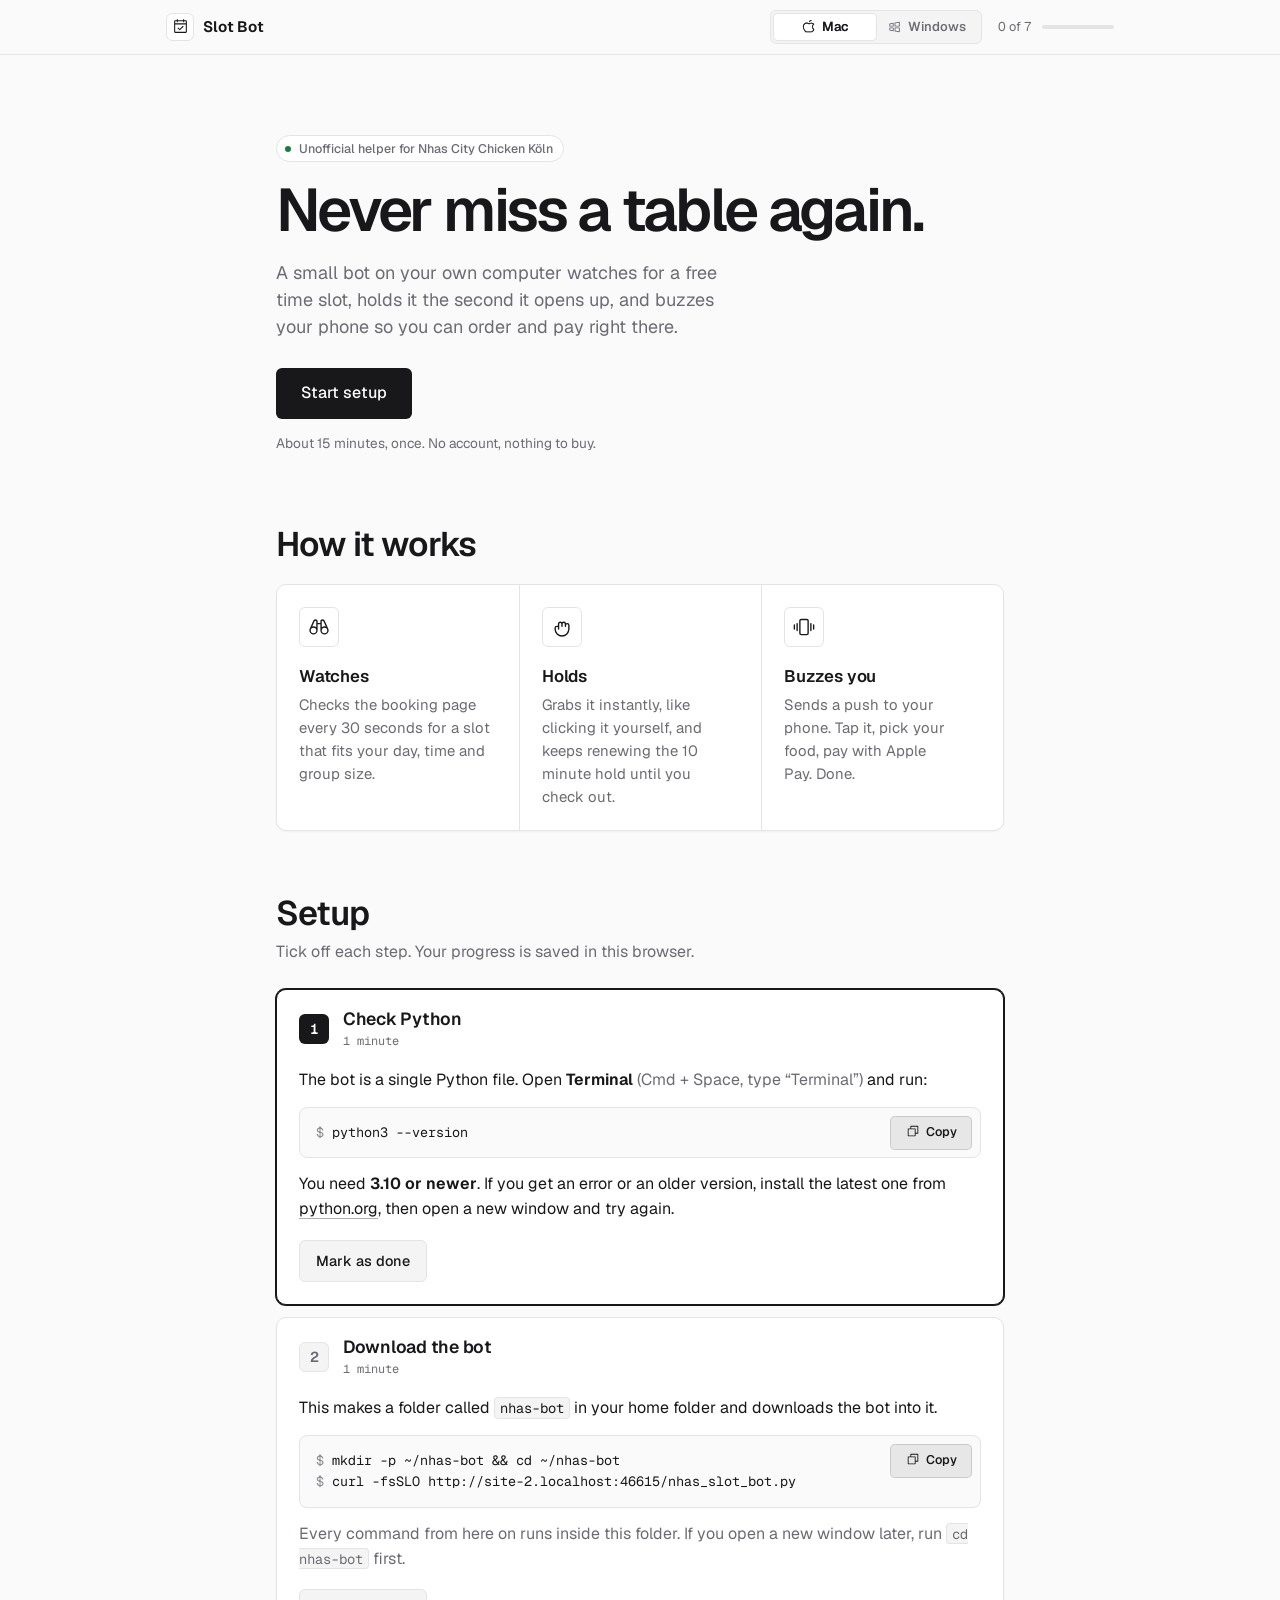
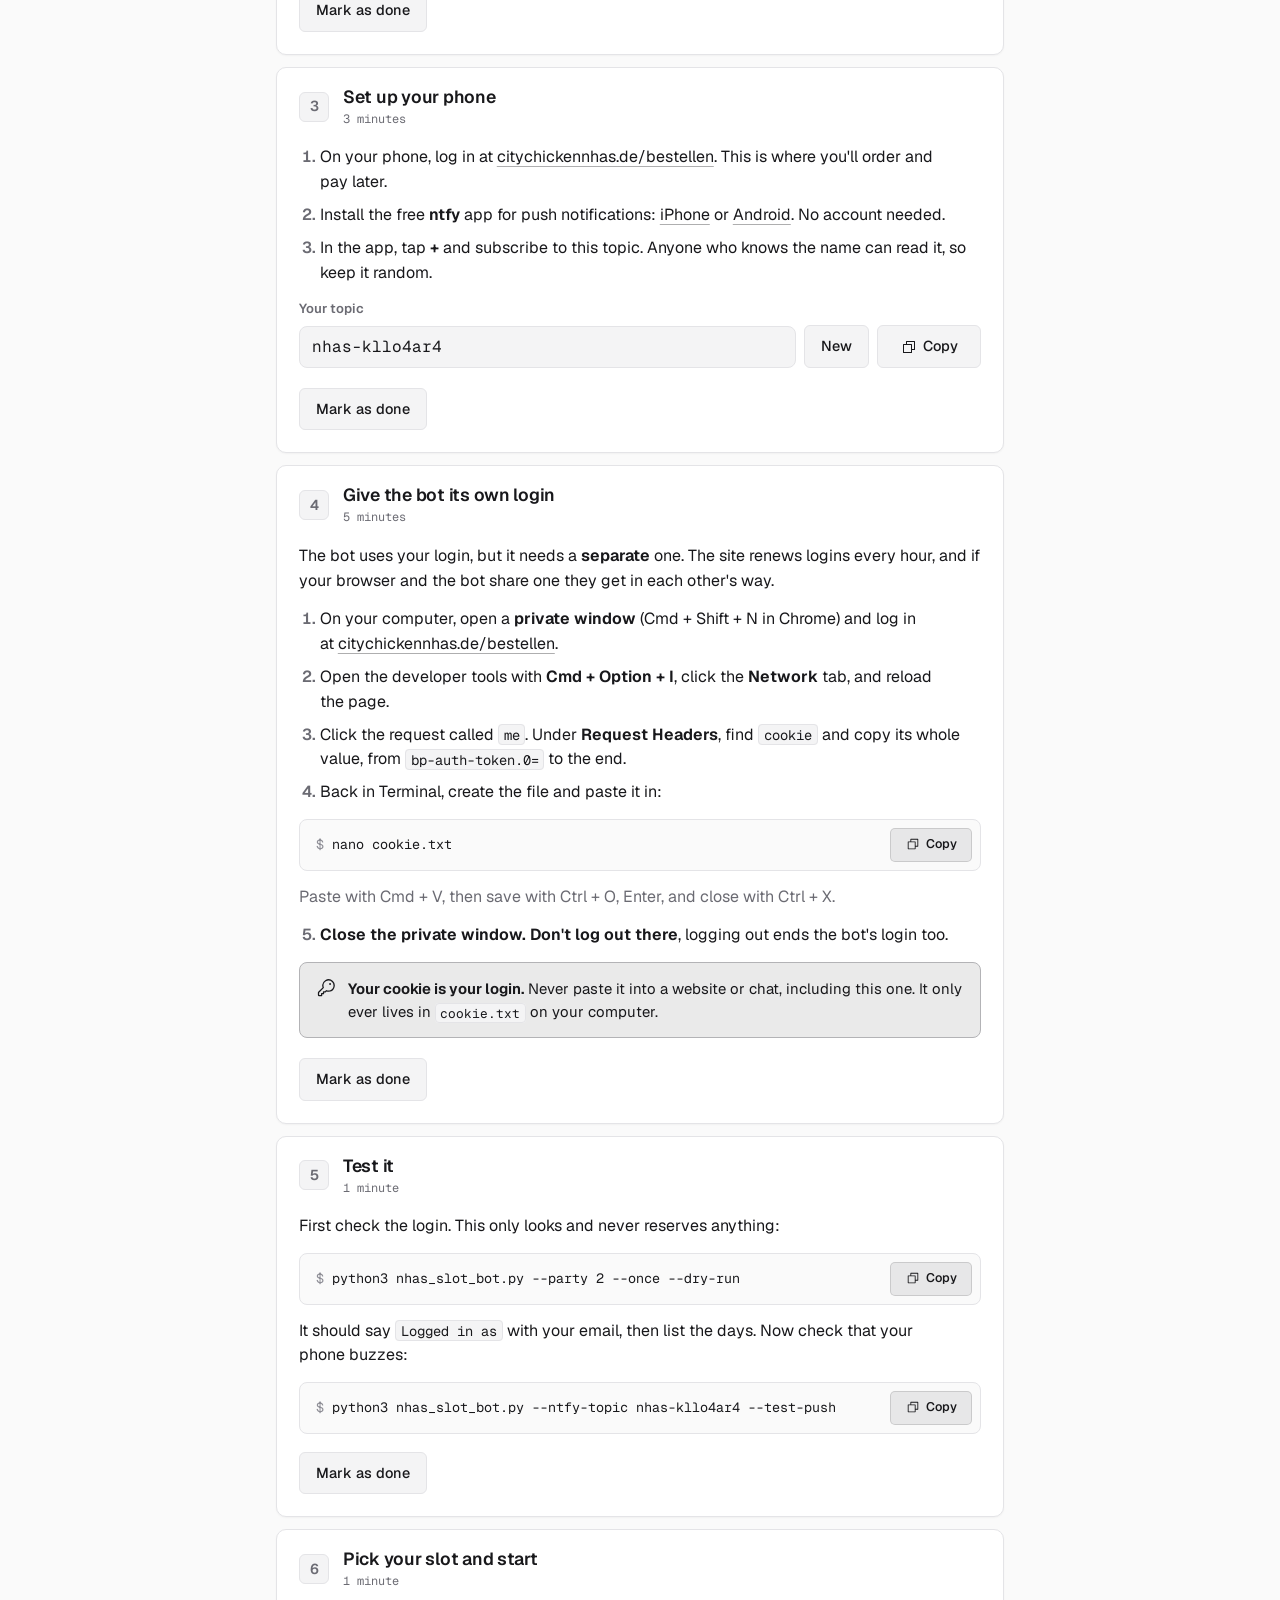
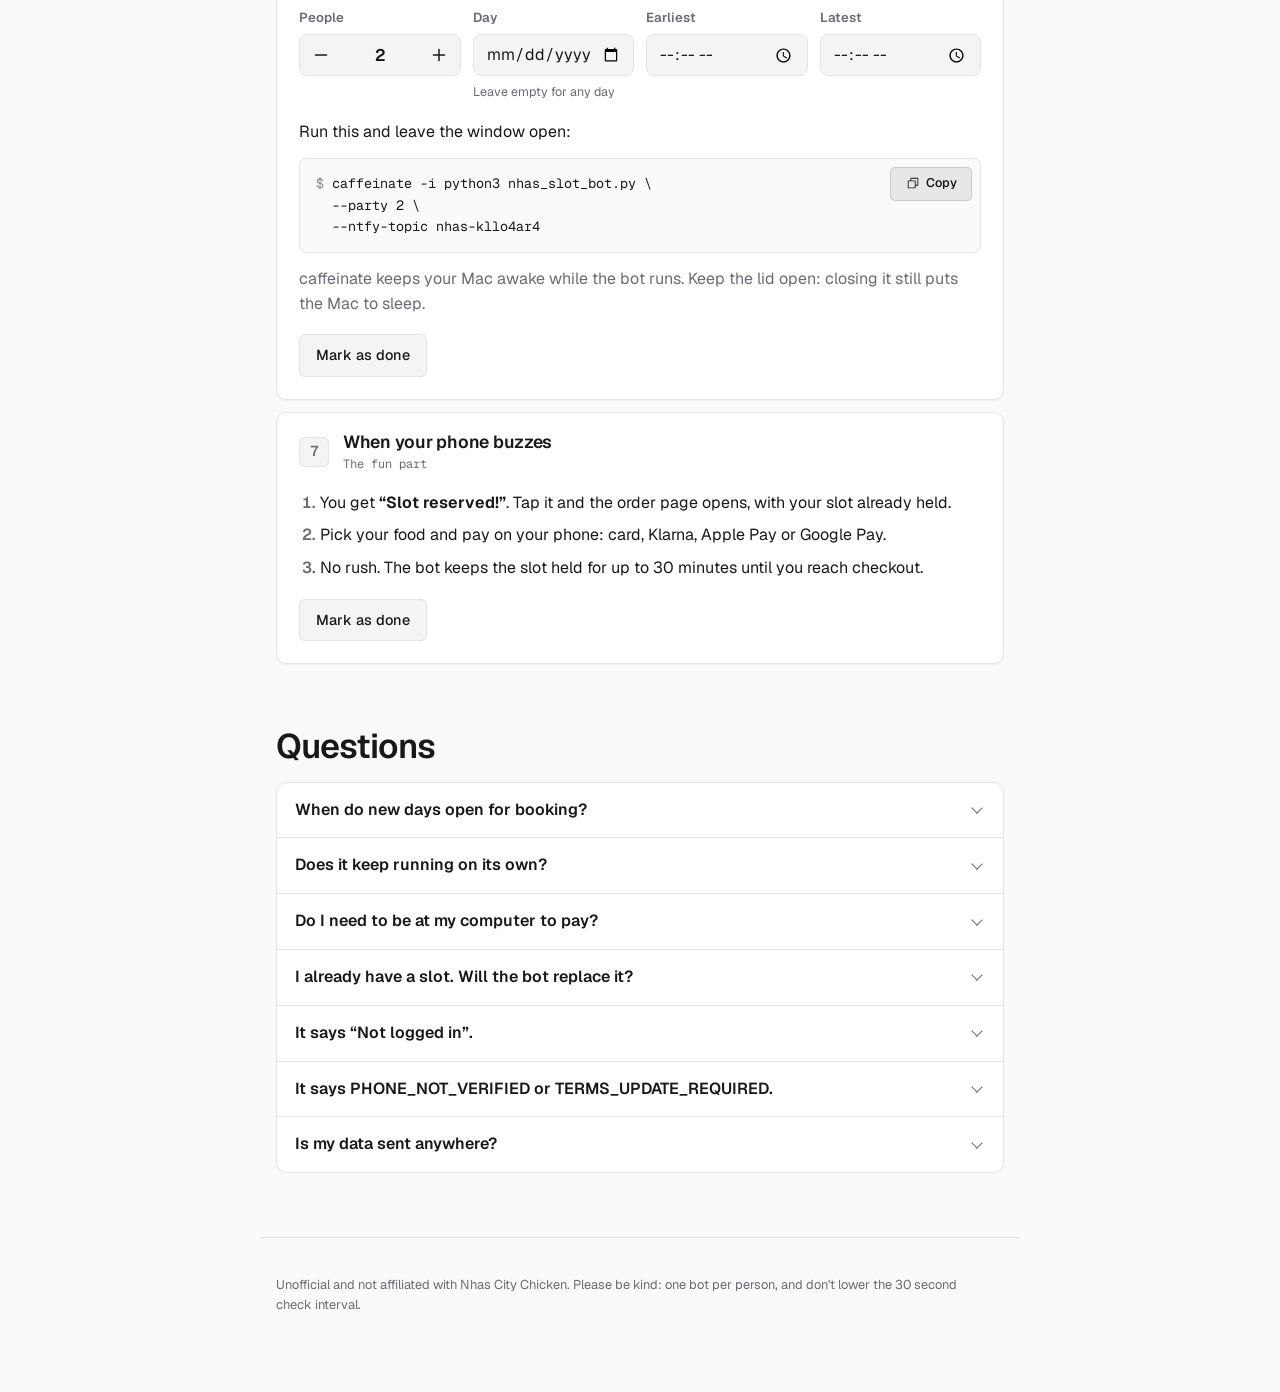
==== commit d49aa4c9: "Ship the Graphit design and remove the prototype page Graphit won the round of five: monochrome with" ====
--- a/web/index.html
+++ b/web/index.html
@@ -5,19 +5,37 @@
   <meta name="viewport" content="width=device-width, initial-scale=1, viewport-fit=cover">
   <title>Slot Bot for Nhas Köln</title>
   <meta name="description" content="Set up a small bot on your own computer that watches Nhas City Chicken Köln for a free table and holds it for you.">
-  <meta name="theme-color" content="#f6f4e4" media="(prefers-color-scheme: light)">
-  <meta name="theme-color" content="#17100a" media="(prefers-color-scheme: dark)">
+  <meta name="theme-color" content="#fafafa" media="(prefers-color-scheme: light)">
+  <meta name="theme-color" content="#0a0a0a" media="(prefers-color-scheme: dark)">
   <link rel="icon" href="data:image/svg+xml,<svg xmlns='http://www.w3.org/2000/svg' viewBox='0 0 100 100'><text y='.9em' font-size='90'>🍗</text></svg>">
+  <link rel="preload" href="fonts/Geist-Variable.woff2" as="font" type="font/woff2" crossorigin>
   <link rel="stylesheet" href="styles.css">
 </head>
 <body>
+  <!-- Icons: Phosphor (MIT), https://phosphoricons.com -->
+  <svg aria-hidden="true" style="display: none">
+    <symbol id="i-apple-logo" viewBox="0 0 256 256"><path d="M223.3,169.59a8.07,8.07,0,0,0-2.8-3.4C203.53,154.53,200,134.64,200,120c0-17.67,13.47-33.06,21.5-40.67a8,8,0,0,0,0-11.62C208.82,55.74,187.82,48,168,48a72.2,72.2,0,0,0-40,12.13,71.56,71.56,0,0,0-90.71,9.09A74.63,74.63,0,0,0,16,123.4a127.06,127.06,0,0,0,40.14,89.73A39.8,39.8,0,0,0,83.59,224h87.68a39.84,39.84,0,0,0,29.12-12.57,125,125,0,0,0,17.82-24.6C225.23,174,224.33,172,223.3,169.59Zm-34.63,30.94a23.76,23.76,0,0,1-17.4,7.47H83.59a23.82,23.82,0,0,1-16.44-6.51A111.14,111.14,0,0,1,32,123,58.5,58.5,0,0,1,48.65,80.47,54.81,54.81,0,0,1,88,64h.78A55.45,55.45,0,0,1,123,76.28a8,8,0,0,0,10,0A55.44,55.44,0,0,1,168,64a70.64,70.64,0,0,1,36,10.35c-13,14.52-20,30.47-20,45.65,0,23.77,7.64,42.73,22.18,55.3A105.82,105.82,0,0,1,188.67,200.53ZM128.23,30A40,40,0,0,1,167,0h1a8,8,0,0,1,0,16h-1a24,24,0,0,0-23.24,18,8,8,0,1,1-15.5-4Z"/></symbol>
+    <symbol id="i-binoculars" viewBox="0 0 256 256"><path d="M237.2,151.87v0a47.1,47.1,0,0,0-2.35-5.45L193.26,51.8a7.82,7.82,0,0,0-1.66-2.44,32,32,0,0,0-45.26,0A8,8,0,0,0,144,55V80H112V55a8,8,0,0,0-2.34-5.66,32,32,0,0,0-45.26,0,7.82,7.82,0,0,0-1.66,2.44L21.15,146.4a47.1,47.1,0,0,0-2.35,5.45v0A48,48,0,1,0,112,168V96h32v72a48,48,0,1,0,93.2-16.13ZM76.71,59.75a16,16,0,0,1,19.29-1v73.51a47.9,47.9,0,0,0-46.79-9.92ZM64,200a32,32,0,1,1,32-32A32,32,0,0,1,64,200ZM160,58.74a16,16,0,0,1,19.29,1l27.5,62.58A47.9,47.9,0,0,0,160,132.25ZM192,200a32,32,0,1,1,32-32A32,32,0,0,1,192,200Z"/></symbol>
+    <symbol id="i-calendar-check" viewBox="0 0 256 256"><path d="M208,32H184V24a8,8,0,0,0-16,0v8H88V24a8,8,0,0,0-16,0v8H48A16,16,0,0,0,32,48V208a16,16,0,0,0,16,16H208a16,16,0,0,0,16-16V48A16,16,0,0,0,208,32ZM72,48v8a8,8,0,0,0,16,0V48h80v8a8,8,0,0,0,16,0V48h24V80H48V48ZM208,208H48V96H208V208Zm-38.34-85.66a8,8,0,0,1,0,11.32l-48,48a8,8,0,0,1-11.32,0l-24-24a8,8,0,0,1,11.32-11.32L116,164.69l42.34-42.35A8,8,0,0,1,169.66,122.34Z"/></symbol>
+    <symbol id="i-check" viewBox="0 0 256 256"><path d="M232.49,80.49l-128,128a12,12,0,0,1-17,0l-56-56a12,12,0,1,1,17-17L96,183,215.51,63.51a12,12,0,0,1,17,17Z"/></symbol>
+    <symbol id="i-confetti" viewBox="0 0 256 256"><path d="M111.49,52.63a15.8,15.8,0,0,0-26,5.77L33,202.78A15.83,15.83,0,0,0,47.76,224a16,16,0,0,0,5.46-1l144.37-52.5a15.8,15.8,0,0,0,5.78-26Zm-8.33,135.21-35-35,13.16-36.21,58.05,58.05Zm-55,20,14-38.41,24.45,24.45ZM156,168.64,87.36,100l13-35.87,91.43,91.43ZM160,72a37.8,37.8,0,0,1,3.84-15.58C169.14,45.83,179.14,40,192,40c6.7,0,11-2.29,13.65-7.21A22,22,0,0,0,208,23.94,8,8,0,0,1,224,24c0,12.86-8.52,32-32,32-6.7,0-11,2.29-13.65,7.21A22,22,0,0,0,176,72.06,8,8,0,0,1,160,72ZM136,40V16a8,8,0,0,1,16,0V40a8,8,0,0,1-16,0Zm101.66,82.34a8,8,0,1,1-11.32,11.31l-16-16a8,8,0,0,1,11.32-11.32Zm4.87-42.75-24,8a8,8,0,0,1-5.06-15.18l24-8a8,8,0,0,1,5.06,15.18Z"/></symbol>
+    <symbol id="i-copy" viewBox="0 0 256 256"><path d="M216,32H88a8,8,0,0,0-8,8V80H40a8,8,0,0,0-8,8V216a8,8,0,0,0,8,8H168a8,8,0,0,0,8-8V176h40a8,8,0,0,0,8-8V40A8,8,0,0,0,216,32ZM160,208H48V96H160Zm48-48H176V88a8,8,0,0,0-8-8H96V48H208Z"/></symbol>
+    <symbol id="i-hand-grabbing" viewBox="0 0 256 256"><path d="M188,80a27.79,27.79,0,0,0-13.36,3.4,28,28,0,0,0-46.64-11A28,28,0,0,0,80,92v20H68a28,28,0,0,0-28,28v12a88,88,0,0,0,176,0V108A28,28,0,0,0,188,80Zm12,72a72,72,0,0,1-144,0V140a12,12,0,0,1,12-12H80v24a8,8,0,0,0,16,0V92a12,12,0,0,1,24,0v28a8,8,0,0,0,16,0V92a12,12,0,0,1,24,0v28a8,8,0,0,0,16,0V108a12,12,0,0,1,24,0Z"/></symbol>
+    <symbol id="i-key" viewBox="0 0 256 256"><path d="M216.57,39.43A80,80,0,0,0,83.91,120.78L28.69,176A15.86,15.86,0,0,0,24,187.31V216a16,16,0,0,0,16,16H72a8,8,0,0,0,8-8V208H96a8,8,0,0,0,8-8V184h16a8,8,0,0,0,5.66-2.34l9.56-9.57A79.73,79.73,0,0,0,160,176h.1A80,80,0,0,0,216.57,39.43ZM224,98.1c-1.09,34.09-29.75,61.86-63.89,61.9H160a63.7,63.7,0,0,1-23.65-4.51,8,8,0,0,0-8.84,1.68L116.69,168H96a8,8,0,0,0-8,8v16H72a8,8,0,0,0-8,8v16H40V187.31l58.83-58.82a8,8,0,0,0,1.68-8.84A63.72,63.72,0,0,1,96,95.92c0-34.14,27.81-62.8,61.9-63.89A64,64,0,0,1,224,98.1ZM192,76a12,12,0,1,1-12-12A12,12,0,0,1,192,76Z"/></symbol>
+    <symbol id="i-minus" viewBox="0 0 256 256"><path d="M228,128a12,12,0,0,1-12,12H40a12,12,0,0,1,0-24H216A12,12,0,0,1,228,128Z"/></symbol>
+    <symbol id="i-plus" viewBox="0 0 256 256"><path d="M228,128a12,12,0,0,1-12,12H140v76a12,12,0,0,1-24,0V140H40a12,12,0,0,1,0-24h76V40a12,12,0,0,1,24,0v76h76A12,12,0,0,1,228,128Z"/></symbol>
+    <symbol id="i-vibrate" viewBox="0 0 256 256"><path d="M160,32H96A24,24,0,0,0,72,56V200a24,24,0,0,0,24,24h64a24,24,0,0,0,24-24V56A24,24,0,0,0,160,32Zm8,168a8,8,0,0,1-8,8H96a8,8,0,0,1-8-8V56a8,8,0,0,1,8-8h64a8,8,0,0,1,8,8ZM216,88v80a8,8,0,0,1-16,0V88a8,8,0,0,1,16,0Zm32,16v48a8,8,0,0,1-16,0V104a8,8,0,0,1,16,0ZM56,88v80a8,8,0,0,1-16,0V88a8,8,0,0,1,16,0ZM24,104v48a8,8,0,0,1-16,0V104a8,8,0,0,1,16,0Z"/></symbol>
+    <symbol id="i-windows-logo" viewBox="0 0 256 256"><path d="M208,136H128a8,8,0,0,0-8,8v57.45a8,8,0,0,0,6.57,7.88l80,14.54A7.61,7.61,0,0,0,208,224a8,8,0,0,0,8-8V144A8,8,0,0,0,208,136Zm-8,70.41-64-11.63V152h64ZM96,136H32a8,8,0,0,0-8,8v40a8,8,0,0,0,6.57,7.87l64,11.64a8.54,8.54,0,0,0,1.43.13,8,8,0,0,0,8-8V144A8,8,0,0,0,96,136Zm-8,50.05-48-8.73V152H88ZM213.13,33.86a8,8,0,0,0-6.56-1.73l-80,14.55A8,8,0,0,0,120,54.55V112a8,8,0,0,0,8,8h80a8,8,0,0,0,8-8V40A8,8,0,0,0,213.13,33.86ZM200,104H136V61.22l64-11.63ZM101.13,54.22a8,8,0,0,0-6.56-1.73l-64,11.64A8,8,0,0,0,24,72v40a8,8,0,0,0,8,8H96a8,8,0,0,0,8-8V60.36A8,8,0,0,0,101.13,54.22ZM88,104H40V78.68L88,70Z"/></symbol>
+  </svg>
+
   <header class="nav">
     <div class="nav-inner">
-      <a class="brand" href="#top">Slot Bot</a>
+      <a class="brand" href="#top"><span class="brand-mark"><svg class="icon" aria-hidden="true"><use href="#i-calendar-check"></use></svg></span><span class="brand-name">Slot Bot</span></a>
       <div class="segmented" role="radiogroup" aria-label="Your computer">
-        <button type="button" role="radio" data-os="mac" aria-checked="true">Mac</button>
-        <button type="button" role="radio" data-os="win" aria-checked="false">Windows</button>
         <span class="segmented-thumb" aria-hidden="true"></span>
+        <button type="button" role="radio" data-os="mac" aria-checked="true"><svg class="icon" aria-hidden="true"><use href="#i-apple-logo"></use></svg>Mac</button>
+        <button type="button" role="radio" data-os="win" aria-checked="false"><svg class="icon" aria-hidden="true"><use href="#i-windows-logo"></use></svg>Windows</button>
+        <span class="segmented-labels" aria-hidden="true"><span><svg class="icon" aria-hidden="true"><use href="#i-apple-logo"></use></svg>Mac</span><span><svg class="icon" aria-hidden="true"><use href="#i-windows-logo"></use></svg>Windows</span></span>
       </div>
       <div class="progress" aria-live="polite">
         <span class="progress-label"><span id="done-count">0</span> of <span id="total-count">7</span></span>
@@ -39,17 +57,17 @@
       <h2 id="how-title" class="section-title">How it works</h2>
       <div class="tiles">
         <article class="tile">
-          <span class="tile-icon" aria-hidden="true"><svg viewBox="0 0 24 24"><path d="M2 12s3.6-7 10-7 10 7 10 7-3.6 7-10 7S2 12 2 12Z"/><circle cx="12" cy="12" r="3"/></svg></span>
+          <span class="tile-icon"><svg class="icon" aria-hidden="true"><use href="#i-binoculars"></use></svg></span>
           <h3>Watches</h3>
           <p>Checks the booking page every 30 seconds for a slot that fits your day, time and group size.</p>
         </article>
         <article class="tile">
-          <span class="tile-icon" aria-hidden="true"><svg viewBox="0 0 24 24"><path d="M10 2h4"/><path d="M12 14l3-3"/><circle cx="12" cy="14" r="8"/></svg></span>
+          <span class="tile-icon"><svg class="icon" aria-hidden="true"><use href="#i-hand-grabbing"></use></svg></span>
           <h3>Holds</h3>
           <p>Grabs it instantly, like clicking it yourself, and keeps renewing the 10 minute hold until you check out.</p>
         </article>
         <article class="tile">
-          <span class="tile-icon" aria-hidden="true"><svg viewBox="0 0 24 24"><path d="M6 8a6 6 0 0 1 12 0c0 7 3 9 3 9H3s3-2 3-9"/><path d="M10.3 21a1.94 1.94 0 0 0 3.4 0"/></svg></span>
+          <span class="tile-icon"><svg class="icon" aria-hidden="true"><use href="#i-vibrate"></use></svg></span>
           <h3>Buzzes you</h3>
           <p>Sends a push to your phone. Tap it, pick your food, pay with Apple Pay. Done.</p>
         </article>
@@ -64,7 +82,7 @@
         <!-- 1 -->
         <li class="step" id="step-1" data-step="1">
           <div class="step-head">
-            <span class="badge" aria-hidden="true"><span class="num">1</span><svg class="check" viewBox="0 0 24 24"><path d="M5 12.5l4.5 4.5L19 7.5"/></svg></span>
+            <span class="badge" aria-hidden="true"><span class="num">1</span><svg class="check" aria-hidden="true"><use href="#i-check"></use></svg></span>
             <div class="step-title"><h3>Check Python</h3><p class="step-meta">1 minute</p></div>
           </div>
           <div class="step-body"><div class="step-inner">
@@ -78,7 +96,7 @@
         <!-- 2 -->
         <li class="step" id="step-2" data-step="2">
           <div class="step-head">
-            <span class="badge" aria-hidden="true"><span class="num">2</span><svg class="check" viewBox="0 0 24 24"><path d="M5 12.5l4.5 4.5L19 7.5"/></svg></span>
+            <span class="badge" aria-hidden="true"><span class="num">2</span><svg class="check" aria-hidden="true"><use href="#i-check"></use></svg></span>
             <div class="step-title"><h3>Download the bot</h3><p class="step-meta">1 minute</p></div>
           </div>
           <div class="step-body"><div class="step-inner">
@@ -92,7 +110,7 @@
         <!-- 3 -->
         <li class="step" id="step-3" data-step="3">
           <div class="step-head">
-            <span class="badge" aria-hidden="true"><span class="num">3</span><svg class="check" viewBox="0 0 24 24"><path d="M5 12.5l4.5 4.5L19 7.5"/></svg></span>
+            <span class="badge" aria-hidden="true"><span class="num">3</span><svg class="check" aria-hidden="true"><use href="#i-check"></use></svg></span>
             <div class="step-title"><h3>Set up your phone</h3><p class="step-meta">3 minutes</p></div>
           </div>
           <div class="step-body"><div class="step-inner">
@@ -107,7 +125,7 @@
                 <input id="topic" type="text" autocomplete="off" spellcheck="false" inputmode="text">
               </label>
               <button type="button" class="button" id="topic-new">New</button>
-              <button type="button" class="button" id="topic-copy"><span class="copy-label"><span>Copy</span><span aria-hidden="true">Copied</span></span></button>
+              <button type="button" class="button" id="topic-copy"><span class="copy-label"><span><svg class="icon" aria-hidden="true"><use href="#i-copy"></use></svg>Copy</span><span aria-hidden="true"><svg class="icon" aria-hidden="true"><use href="#i-check"></use></svg>Copied</span></span></button>
             </div>
             <button type="button" class="button done-btn">Mark as done</button>
           </div></div>
@@ -116,7 +134,7 @@
         <!-- 4 -->
         <li class="step" id="step-4" data-step="4">
           <div class="step-head">
-            <span class="badge" aria-hidden="true"><span class="num">4</span><svg class="check" viewBox="0 0 24 24"><path d="M5 12.5l4.5 4.5L19 7.5"/></svg></span>
+            <span class="badge" aria-hidden="true"><span class="num">4</span><svg class="check" aria-hidden="true"><use href="#i-check"></use></svg></span>
             <div class="step-title"><h3>Give the bot its own login</h3><p class="step-meta">5 minutes</p></div>
           </div>
           <div class="step-body"><div class="step-inner">
@@ -133,7 +151,8 @@
               <li><strong>Close the private window. Don't log out there</strong>, logging out ends the bot's login too.</li>
             </ol>
             <div class="callout">
-              <strong>Your cookie is your login.</strong> Never paste it into a website or chat, including this one. It only ever lives in <code>cookie.txt</code> on your computer.
+              <svg class="icon" aria-hidden="true"><use href="#i-key"></use></svg>
+              <p><strong>Your cookie is your login.</strong> Never paste it into a website or chat, including this one. It only ever lives in <code>cookie.txt</code> on your computer.</p>
             </div>
             <button type="button" class="button done-btn">Mark as done</button>
           </div></div>
@@ -142,7 +161,7 @@
         <!-- 5 -->
         <li class="step" id="step-5" data-step="5">
           <div class="step-head">
-            <span class="badge" aria-hidden="true"><span class="num">5</span><svg class="check" viewBox="0 0 24 24"><path d="M5 12.5l4.5 4.5L19 7.5"/></svg></span>
+            <span class="badge" aria-hidden="true"><span class="num">5</span><svg class="check" aria-hidden="true"><use href="#i-check"></use></svg></span>
             <div class="step-title"><h3>Test it</h3><p class="step-meta">1 minute</p></div>
           </div>
           <div class="step-body"><div class="step-inner">
@@ -157,7 +176,7 @@
         <!-- 6 -->
         <li class="step" id="step-6" data-step="6">
           <div class="step-head">
-            <span class="badge" aria-hidden="true"><span class="num">6</span><svg class="check" viewBox="0 0 24 24"><path d="M5 12.5l4.5 4.5L19 7.5"/></svg></span>
+            <span class="badge" aria-hidden="true"><span class="num">6</span><svg class="check" aria-hidden="true"><use href="#i-check"></use></svg></span>
             <div class="step-title"><h3>Pick your slot and start</h3><p class="step-meta">1 minute</p></div>
           </div>
           <div class="step-body"><div class="step-inner">
@@ -165,9 +184,9 @@
               <div class="field">
                 <span class="field-label" id="party-label">People</span>
                 <div class="stepper" role="group" aria-labelledby="party-label">
-                  <button type="button" class="stepper-btn" data-delta="-1" aria-label="Fewer people">−</button>
+                  <button type="button" class="stepper-btn" data-delta="-1" aria-label="Fewer people"><svg class="icon" aria-hidden="true"><use href="#i-minus"></use></svg></button>
                   <output id="party" aria-live="polite">2</output>
-                  <button type="button" class="stepper-btn" data-delta="1" aria-label="More people">+</button>
+                  <button type="button" class="stepper-btn" data-delta="1" aria-label="More people"><svg class="icon" aria-hidden="true"><use href="#i-plus"></use></svg></button>
                 </div>
               </div>
               <label class="field">
@@ -194,7 +213,7 @@
         <!-- 7 -->
         <li class="step" id="step-7" data-step="7">
           <div class="step-head">
-            <span class="badge" aria-hidden="true"><span class="num">7</span><svg class="check" viewBox="0 0 24 24"><path d="M5 12.5l4.5 4.5L19 7.5"/></svg></span>
+            <span class="badge" aria-hidden="true"><span class="num">7</span><svg class="check" aria-hidden="true"><use href="#i-check"></use></svg></span>
             <div class="step-title"><h3>When your phone buzzes</h3><p class="step-meta">The fun part</p></div>
           </div>
           <div class="step-body"><div class="step-inner">
@@ -209,7 +228,7 @@
       </ol>
 
       <div class="finished" id="finished" hidden>
-        <span class="finished-icon" aria-hidden="true">🍗</span>
+        <span class="finished-icon"><svg class="icon" aria-hidden="true"><use href="#i-confetti"></use></svg></span>
         <h3>All set. Enjoy your chicken.</h3>
         <button type="button" class="button" id="reset">Start over</button>
       </div>
--- a/web/styles.css
+++ b/web/styles.css
@@ -1,55 +1,70 @@
 /*
-  Palette: sage, burnt orange, cream and dark brown, taken from a butterfly wing.
-  Orange is the one action color, sage only ever means "done", brown is the ink.
-  Every text pair here passes WCAG AA in both color schemes.
+  Graphit: monochrome, one green. Ink is the only action color, green only ever means "done".
+  Every text pair passes WCAG AA in both color schemes.
 */
+
+/* Geist (SIL OFL, see fonts/OFL.txt), served from here rather than a font CDN */
+@font-face {
+  font-family: "Geist";
+  src: url("fonts/Geist-Variable.woff2") format("woff2");
+  font-weight: 100 900;
+  /* preloaded; if it still isn't there in time, keep the system font instead of shifting the page */
+  font-display: optional;
+}
+@font-face {
+  font-family: "Geist Mono";
+  src: url("fonts/GeistMono-Variable.woff2") format("woff2");
+  font-weight: 100 900;
+  font-display: swap;
+}
+
 :root {
-  --bg: #f6f4e4;
-  --surface: #fdfcf8;
-  --surface-2: #f3efd9;
-  --text: #4b260e;
-  --text-2: #7d6351;
-  --line: rgba(75, 38, 14, 0.1);
-  --accent: #a1540e;
-  --accent-press: #88470c;
-  --accent-soft: rgba(161, 84, 14, 0.1);
-  --on-accent: #fdfcf8;
-  --sage: #8ba08b;
-  --sage-strong: #567656;
-  --on-sage: #ffffff;
-  --code-bg: #4b260e;
-  --code-text: #ece7c2;
-  --code-muted: #ac9a7a;
-  --nav-bg: rgba(246, 244, 228, 0.72);
-  --shadow: 0 1px 2px rgba(75, 38, 14, 0.05), 0 8px 24px rgba(75, 38, 14, 0.05);
-
+  --bg: #fafafa;
+  --surface: #ffffff;
+  --surface-2: #f4f4f5;
+  --border: #e4e4e7;
+  --text: #18181b;
+  --text-2: #6b6b73;
+  --primary-hover: #3f3f46;
+  --done: #15803d;
+  --on-done: #ffffff;
+  --thumb: #ffffff;
+  --code-bg: #fafafa;
+  --code-muted: #8e8e96;
+  --shadow: 0 1px 2px rgba(0, 0, 0, 0.04);
+
+  --font-sans: "Geist", -apple-system, BlinkMacSystemFont, "Segoe UI", Roboto, "Helvetica Neue", sans-serif;
+  --font-mono: "Geist Mono", ui-monospace, "SF Mono", Menlo, Consolas, monospace;
   --ease-out: cubic-bezier(0.23, 1, 0.32, 1);
   --ease-in-out: cubic-bezier(0.77, 0, 0.175, 1);
-  --radius: 22px;
+  --r-lg: 10px;
+  --r-md: 8px;
+  --r-sm: 6px;
+  --r-xs: 4px;
 
   color-scheme: light dark;
 }
 
+/* Dark is its own palette, not an inversion: each layer a step lighter, edges drawn with borders */
 @media (prefers-color-scheme: dark) {
   :root {
-    --bg: #17100a;
-    --surface: #211810;
-    --surface-2: #2d2218;
-    --text: #ece7c2;
-    --text-2: #a8a287;
-    --line: rgba(236, 231, 194, 0.1);
-    --accent: #e08b3e;
-    --accent-press: #ea9c55;
-    --accent-soft: rgba(224, 139, 62, 0.14);
-    --on-accent: #17100a;
-    --sage-strong: #8ba08b;
-    --on-sage: #17100a;
-    --code-bg: #0f0a06;
-    --code-muted: #9a9178;
-    --nav-bg: rgba(23, 16, 10, 0.72);
+    --bg: #0a0a0a;
+    --surface: #111111;
+    --surface-2: #1c1c1c;
+    --border: #262626;
+    --text: #ededed;
+    --text-2: #a1a1a1;
+    --primary-hover: #ffffff;
+    --done: #3fcf6e;
+    --on-done: #0a0a0a;
+    --thumb: #2e2e2e;
+    --code-bg: #0a0a0a;
+    --code-muted: #6e6e6e;
     --shadow: none;
   }
 }
+
+/* ---------- Base ---------- */
 
 * { box-sizing: border-box; }
 
@@ -64,34 +79,35 @@
   margin: 0;
   background: var(--bg);
   color: var(--text);
-  font: 100%/1.5 -apple-system, BlinkMacSystemFont, "SF Pro Text", "Helvetica Neue", system-ui, sans-serif;
+  font: 100%/1.55 var(--font-sans);
   -webkit-font-smoothing: antialiased;
 }
 
-::selection { background: color-mix(in srgb, var(--accent) 24%, transparent); }
-
-/* No single word left hanging on the last line */
+::selection { background: color-mix(in srgb, var(--text) 22%, transparent); }
+
 h1, h2, h3, .lede { text-wrap: balance; }
 p, li { text-wrap: pretty; }
 
 /* Underlines are reserved for links, so a link reads as one without relying on color */
 a {
-  color: var(--accent);
+  color: var(--text);
   text-decoration: underline;
   text-decoration-thickness: 1px;
-  text-underline-offset: 0.2em;
-  text-decoration-color: color-mix(in srgb, var(--accent) 40%, transparent);
+  text-underline-offset: 0.22em;
+  text-decoration-color: color-mix(in srgb, var(--text) 35%, transparent);
   transition: text-decoration-color 150ms ease;
 }
 
 code {
-  font: 0.88em/1.4 ui-monospace, "SF Mono", Menlo, Consolas, monospace;
+  font: 0.86em/1.4 var(--font-mono);
   background: var(--surface-2);
-  padding: 0.1em 0.35em;
-  border-radius: 6px;
+  border: 1px solid var(--border);
+  padding: 0.05em 0.35em;
+  border-radius: var(--r-xs);
   overflow-wrap: anywhere;
 }
 
+strong { font-weight: 650; }
 .muted { color: var(--text-2); }
 
 .sr-only {
@@ -103,6 +119,13 @@
   white-space: nowrap;
 }
 
+.icon {
+  width: 1em;
+  height: 1em;
+  flex: none;
+  fill: currentColor;
+}
+
 /* Controls: no long-press text selection, no double-tap zoom delay */
 button,
 summary,
@@ -112,16 +135,18 @@
   -webkit-user-select: none;
 }
 
-/* ---------- Nav: translucent material, content scrolls under ---------- */
+:focus-visible { outline: 2px solid var(--text); outline-offset: 2px; }
+
+/* ---------- Nav ---------- */
 
 .nav {
   position: sticky;
   top: 0;
   z-index: 10;
-  background: var(--nav-bg);
-  backdrop-filter: saturate(180%) blur(20px);
-  -webkit-backdrop-filter: saturate(180%) blur(20px);
-  border-bottom: 1px solid var(--line);
+  background: color-mix(in srgb, var(--bg) 80%, transparent);
+  backdrop-filter: saturate(180%) blur(16px);
+  -webkit-backdrop-filter: saturate(180%) blur(16px);
+  border-bottom: 1px solid var(--border);
 }
 
 .nav-inner {
@@ -134,13 +159,27 @@
 }
 
 .brand {
-  font-weight: 600;
-  font-size: 1.05rem;
+  display: inline-flex;
+  align-items: center;
+  gap: 9px;
+  margin-right: auto;
+  color: var(--text);
+  text-decoration: none;
+  font-weight: 650;
+  font-size: 0.95rem;
   letter-spacing: -0.01em;
-  color: var(--text);
-  text-decoration: none;
   white-space: nowrap;
-  margin-right: auto;
+}
+.brand-mark {
+  display: grid;
+  place-items: center;
+  width: 28px;
+  height: 28px;
+  border-radius: var(--r-sm);
+  background: var(--surface);
+  color: var(--text);
+  border: 1px solid var(--border);
+  font-size: 17px;
 }
 
 .progress {
@@ -156,41 +195,55 @@
   width: 72px;
   height: 4px;
   border-radius: 2px;
-  background: var(--line);
+  background: var(--border);
   overflow: hidden;
 }
 .progress-fill {
   display: block;
   height: 100%;
   width: 100%;
-  background: var(--sage-strong);
-  border-radius: inherit;
+  background: var(--done);
   transform-origin: left;
   transform: scaleX(0);
   transition: transform 250ms var(--ease-in-out);
 }
 
-/* Segmented control with a sliding thumb */
+/* ---------- OS switch: a radio group drawn as a segmented control ----------
+   The thumb slides underneath; a second copy of the labels in the active color is
+   clipped to the same half and slides with it, so text color and thumb change in sync. */
+
 .segmented {
   position: relative;
   display: grid;
   grid-template-columns: 1fr 1fr;
-  padding: 2px;
-  border-radius: 9px;
-  background: var(--line);
+  padding: 3px;
+  border-radius: var(--r-sm);
+  background: var(--surface-2);
+  border: 1px solid var(--border);
   isolation: isolate;
-}
+  --r-seg: max(2px, calc(var(--r-sm) - 2px));
+}
+.segmented button,
+.segmented-labels > span {
+  display: flex;
+  align-items: center;
+  justify-content: center;
+  gap: 6px;
+  padding: 5px 12px;
+  font: inherit;
+  font-size: 0.8125rem;
+  font-weight: 550;
+  line-height: 1.2;
+  white-space: nowrap;
+}
+.segmented .icon { font-size: 14px; }
 .segmented button {
   position: relative;
   appearance: none;
   border: 0;
   background: none;
-  color: var(--text);
-  font: inherit;
-  font-size: 0.8rem;
-  font-weight: 500;
-  padding: 4px 14px;
-  border-radius: 7px;
+  color: var(--text-2);
+  border-radius: var(--r-seg);
   cursor: pointer;
   transition: transform 160ms var(--ease-out);
 }
@@ -198,16 +251,27 @@
 .segmented-thumb {
   position: absolute;
   z-index: -1;
-  top: 2px;
-  left: 2px;
-  width: calc(50% - 2px);
-  height: calc(100% - 4px);
-  border-radius: 7px;
-  background: var(--surface);
-  box-shadow: 0 1px 3px rgba(75, 38, 14, 0.14);
+  top: 3px;
+  left: 3px;
+  width: calc(50% - 3px);
+  height: calc(100% - 6px);
+  border-radius: var(--r-seg);
+  background: var(--thumb);
+  box-shadow: 0 0 0 1px var(--border), var(--shadow);
   transition: transform 250ms var(--ease-in-out);
 }
+.segmented-labels {
+  position: absolute;
+  inset: 3px;
+  display: grid;
+  grid-template-columns: 1fr 1fr;
+  color: var(--text);
+  pointer-events: none;
+  clip-path: inset(0 50% 0 0);
+  transition: clip-path 250ms var(--ease-in-out);
+}
 .segmented[data-value="win"] .segmented-thumb { transform: translateX(100%); }
+.segmented[data-value="win"] .segmented-labels { clip-path: inset(0 0 0 50%); }
 
 /* Small controls get a 44px hit area without growing visually */
 .segmented button::after,
@@ -228,10 +292,7 @@
   padding: 0 16px;
 }
 
-.hero {
-  text-align: center;
-  padding: 88px 0 56px;
-}
+.hero { padding: 80px 0 48px; }
 /* First visit only, so it may take a beat: a short stagger, never blocking clicks */
 .hero > * { animation: rise 300ms var(--ease-out) backwards; }
 .hero > :nth-child(2) { animation-delay: 50ms; }
@@ -246,26 +307,39 @@
 }
 
 .eyebrow {
-  margin: 0 0 12px;
-  font-size: 0.85rem;
-  font-weight: 600;
+  display: inline-flex;
+  align-items: center;
+  gap: 8px;
+  margin: 0 0 18px;
+  padding: 3px 10px 3px 8px;
+  border: 1px solid var(--border);
+  border-radius: 999px;
+  background: var(--surface);
+  font-size: 0.78rem;
+  font-weight: 500;
   color: var(--text-2);
-  letter-spacing: 0.01em;
+}
+.eyebrow::before {
+  content: "";
+  width: 6px;
+  height: 6px;
+  border-radius: 50%;
+  background: var(--done);
 }
 h1 {
   margin: 0;
-  font-size: clamp(2.5rem, 8vw, 4.5rem);
-  line-height: 1.04;
-  letter-spacing: -0.035em;
-  font-weight: 700;
+  font-family: var(--font-sans);
+  font-size: clamp(2.25rem, 6.5vw, 3.75rem);
+  line-height: 1.02;
+  letter-spacing: -0.045em;
+  font-weight: 600;
 }
 .lede {
   max-width: 34em;
-  margin: 20px auto 32px;
-  font-size: clamp(1.1rem, 2.4vw, 1.3rem);
-  line-height: 1.45;
+  margin: 18px 0 28px;
+  font-size: 1.125rem;
+  line-height: 1.5;
   color: var(--text-2);
-  letter-spacing: -0.01em;
 }
 .hint {
   margin: 14px 0 0;
@@ -275,10 +349,11 @@
 
 .section-title {
   margin: 0 0 8px;
-  font-size: clamp(1.75rem, 4vw, 2.25rem);
+  font-family: var(--font-sans);
+  font-size: clamp(1.75rem, 4vw, 2.125rem);
   line-height: 1.1;
-  letter-spacing: -0.025em;
-  font-weight: 700;
+  letter-spacing: -0.03em;
+  font-weight: 600;
 }
 .section-sub {
   margin: 0 0 24px;
@@ -287,40 +362,33 @@
 
 .how { padding: 24px 0 64px; }
 .how .section-title { margin-bottom: 20px; }
+/* One card split in three, not three floating cards */
 .tiles {
   display: grid;
   grid-template-columns: repeat(3, 1fr);
-  gap: 12px;
-}
-.tile {
   background: var(--surface);
-  border-radius: var(--radius);
-  padding: 22px;
+  border: 1px solid var(--border);
+  border-radius: var(--r-lg);
   box-shadow: var(--shadow);
 }
+.tile { padding: 22px; }
+.tile + .tile { border-left: 1px solid var(--border); }
 .tile-icon {
   display: grid;
   place-items: center;
   width: 40px;
   height: 40px;
-  border-radius: 12px;
-  background: var(--accent-soft);
-  color: var(--accent);
-}
-.tile-icon svg,
-.icon {
-  width: 22px;
-  height: 22px;
-  fill: none;
-  stroke: currentColor;
-  stroke-width: 1.8;
-  stroke-linecap: round;
-  stroke-linejoin: round;
+  border-radius: var(--r-sm);
+  background: var(--surface);
+  color: var(--text);
+  border: 1px solid var(--border);
+  font-size: 22px;
 }
 .tile h3 {
-  margin: 14px 0 4px;
-  font-size: 1.1rem;
-  letter-spacing: -0.015em;
+  margin: 16px 0 4px;
+  font-size: 1.05rem;
+  font-weight: 600;
+  letter-spacing: -0.01em;
 }
 .tile p {
   margin: 0;
@@ -335,32 +403,31 @@
   display: inline-flex;
   align-items: center;
   justify-content: center;
-  gap: 6px;
-  border: 0;
-  border-radius: 980px;
-  padding: 9px 18px;
+  gap: 8px;
+  border: 1px solid var(--border);
+  border-radius: var(--r-sm);
+  padding: 9px 16px;
   font: inherit;
-  font-size: 0.93rem;
+  font-size: 0.9rem;
   font-weight: 500;
-  color: var(--accent);
+  color: var(--text);
   background: var(--surface-2);
   text-decoration: none;
   cursor: pointer;
   white-space: nowrap;
-  transition: transform 160ms var(--ease-out), background-color 200ms ease, color 200ms ease;
+  transition: transform 160ms var(--ease-out), background-color 200ms ease, border-color 200ms ease;
 }
 .button:active { transform: scale(0.97); }
+.button .icon { font-size: 16px; }
 .button.primary {
-  color: var(--on-accent);
-  background: var(--accent);
+  color: var(--bg);
+  background: var(--text);
+  border-color: transparent;
 }
 .button.large {
-  padding: 13px 28px;
-  font-size: 1.05rem;
-}
-
-:focus-visible { outline: 3px solid color-mix(in srgb, var(--accent) 45%, transparent); outline-offset: 2px; }
-a:focus-visible { border-radius: 4px; }
+  padding: 12px 24px;
+  font-size: 1rem;
+}
 
 /* ---------- Steps ---------- */
 
@@ -376,16 +443,18 @@
 
 .step {
   background: var(--surface);
-  border-radius: var(--radius);
+  border: 1px solid var(--border);
+  border-radius: var(--r-lg);
   box-shadow: var(--shadow);
-  outline: 1px solid transparent;
-  outline-offset: -1px;
-  transition: outline-color 200ms ease, background-color 200ms ease;
-}
-.step.current { outline-color: color-mix(in srgb, var(--accent) 35%, transparent); }
+  transition: border-color 200ms ease, box-shadow 200ms ease, background-color 200ms ease;
+}
+.step.current {
+  border-color: var(--text);
+  box-shadow: var(--shadow), 0 0 0 1px var(--text);
+}
 .step.done {
-  outline-color: color-mix(in srgb, var(--sage) 55%, transparent);
-  background-color: color-mix(in srgb, var(--sage) 12%, var(--surface));
+  background-color: color-mix(in srgb, var(--done) 6%, var(--surface));
+  border-color: color-mix(in srgb, var(--done) 32%, var(--border));
 }
 
 .step-head {
@@ -393,41 +462,36 @@
   align-items: center;
   gap: 14px;
   padding: 18px 22px;
-  border-radius: var(--radius);
+  border-radius: var(--r-lg);
 }
 .step.done .step-head { cursor: pointer; }
 .step-title { flex: 1; min-width: 0; }
 
 .badge {
-  position: relative;
   flex: none;
   display: grid;
   place-items: center;
-  width: 32px;
-  height: 32px;
-  border-radius: 50%;
+  width: 30px;
+  height: 30px;
+  border-radius: var(--r-sm);
   background: var(--surface-2);
+  border: 1px solid var(--border);
   color: var(--text-2);
-  font-weight: 600;
-  font-size: 0.95rem;
+  font: 600 0.9rem/1 var(--font-sans);
   font-variant-numeric: tabular-nums;
-  transition: background-color 200ms ease, color 200ms ease;
-}
-.step.current .badge { background: var(--accent); color: var(--on-accent); }
-.step.done .badge { background: var(--sage-strong); color: var(--on-sage); }
+  transition: background-color 200ms ease, color 200ms ease, border-color 200ms ease;
+}
+.step.current .badge { background: var(--text); border-color: transparent; color: var(--bg); }
+.step.done .badge { background: var(--done); border-color: transparent; color: var(--on-done); }
 
 .badge .num,
 .badge .check { grid-area: 1 / 1; }
 .badge .num { transition: opacity 150ms var(--ease-out), transform 150ms var(--ease-out); }
 /* The check wipes in from the left; un-checking snaps back faster than it drew */
 .badge .check {
-  width: 18px;
-  height: 18px;
-  fill: none;
-  stroke: currentColor;
-  stroke-width: 2.6;
-  stroke-linecap: round;
-  stroke-linejoin: round;
+  width: 16px;
+  height: 16px;
+  fill: currentColor;
   clip-path: inset(0 100% 0 0);
   transition: clip-path 150ms var(--ease-out);
 }
@@ -439,27 +503,28 @@
 
 .step-title h3 {
   margin: 0;
-  font-size: 1.15rem;
+  font-size: 1.1rem;
+  font-weight: 600;
   letter-spacing: -0.015em;
   line-height: 1.25;
 }
 .step-meta {
-  margin: 2px 0 0;
-  font-size: 0.82rem;
+  margin: 3px 0 0;
+  font: 0.75rem/1.4 var(--font-mono);
   color: var(--text-2);
 }
 .step.done .step-meta::after { content: " · Done"; }
 
-/* Same chevron as the questions below: a finished step folds like they do */
+/* One chevron for everything that folds: finished steps and the questions */
 .qa summary::after,
 .step.done .step-head::after {
   content: "";
   flex: none;
-  width: 8px;
-  height: 8px;
+  width: 7px;
+  height: 7px;
   margin-right: 4px;
-  border-right: 2px solid var(--text-2);
-  border-bottom: 2px solid var(--text-2);
+  border-right: 1.5px solid var(--text-2);
+  border-bottom: 1.5px solid var(--text-2);
   transform: translateY(-2px) rotate(45deg);
   transition: transform 200ms var(--ease-in-out);
 }
@@ -506,26 +571,33 @@
 .step.done .done-btn { color: var(--text-2); }
 
 .callout {
+  display: flex;
+  gap: 12px;
+  align-items: flex-start;
   margin: 0 0 16px;
   padding: 14px 16px;
-  border-radius: 14px;
-  background: var(--accent-soft);
+  border-radius: var(--r-md);
+  background: color-mix(in srgb, var(--text) 9%, var(--surface));
+  border: 1px solid color-mix(in srgb, var(--text) 24%, var(--border));
   font-size: 0.93rem;
 }
+.callout .icon { font-size: 20px; margin-top: 1px; color: var(--text); }
+.step-inner .callout p { margin: 0; }
 
 /* ---------- Code blocks ---------- */
 
 .code {
   position: relative;
   margin: 0 0 14px;
-  border-radius: 14px;
+  border-radius: var(--r-md);
   background: var(--code-bg);
-  color: var(--code-text);
+  color: var(--text);
+  border: 1px solid var(--border);
 }
 .code pre {
   margin: 0;
-  padding: 14px 84px 14px 16px;
-  font: 0.86rem/1.55 ui-monospace, "SF Mono", Menlo, Consolas, monospace;
+  padding: 14px 104px 14px 16px;
+  font: 0.84rem/1.6 var(--font-mono);
   /* wrap instead of scrolling so text never slides under the copy button */
   white-space: pre-wrap;
   overflow-wrap: anywhere;
@@ -537,25 +609,29 @@
   top: 8px;
   right: 8px;
   appearance: none;
-  border: 0;
-  border-radius: 8px;
-  padding: 6px 10px;
+  border: 1px solid color-mix(in srgb, var(--text) 14%, transparent);
+  border-radius: max(3px, calc(var(--r-md) - 3px));
+  padding: 5px 9px;
   font: inherit;
   font-size: 0.78rem;
-  font-weight: 500;
-  color: var(--code-text);
-  background: color-mix(in srgb, var(--code-text) 12%, transparent);
+  font-weight: 550;
+  color: var(--text);
+  background: color-mix(in srgb, var(--text) 8%, transparent);
   cursor: pointer;
   transition: transform 160ms var(--ease-out), background-color 200ms ease;
 }
-.copy:active { transform: scale(0.95); }
+.copy:active { transform: scale(0.96); }
+.copy .icon { font-size: 14px; }
 
 /* "Copy" and "Copied" share one cell, so the button never changes width.
-   A 2px blur blends the two words into one change instead of two overlapping labels. */
+   A 2px blur blends the two into one change instead of two overlapping labels. */
 .copy-label { display: inline-grid; }
 .copy-label > span {
   grid-area: 1 / 1;
-  text-align: center;
+  display: inline-flex;
+  align-items: center;
+  justify-content: center;
+  gap: 6px;
   transition: filter 200ms ease, opacity 200ms ease;
 }
 .copy-label > :last-child,
@@ -581,10 +657,11 @@
 input[type="time"] {
   width: 100%;
   min-width: 0;
+  height: 42px;
   appearance: none;
-  border: 1px solid var(--line);
-  border-radius: 12px;
-  padding: 9px 12px;
+  border: 1px solid var(--border);
+  border-radius: var(--r-md);
+  padding: 0 12px;
   font: inherit;
   font-size: 1rem;
   color: var(--text);
@@ -593,10 +670,10 @@
 }
 input:focus {
   outline: none;
-  border-color: var(--accent);
-  box-shadow: 0 0 0 3px color-mix(in srgb, var(--accent) 25%, transparent);
-}
-#topic { font-family: ui-monospace, "SF Mono", Menlo, Consolas, monospace; }
+  border-color: var(--text);
+  box-shadow: 0 0 0 3px color-mix(in srgb, var(--text) 22%, transparent);
+}
+#topic { font-family: var(--font-mono); }
 
 .form-grid {
   display: grid;
@@ -610,10 +687,10 @@
   display: flex;
   align-items: center;
   justify-content: space-between;
-  border: 1px solid var(--line);
-  border-radius: 12px;
+  border: 1px solid var(--border);
+  border-radius: var(--r-md);
   background: var(--surface-2);
-  height: 44px;
+  height: 42px;
   padding: 0 4px;
 }
 .stepper output {
@@ -623,14 +700,15 @@
 }
 .stepper-btn {
   position: relative;
+  display: grid;
+  place-items: center;
   appearance: none;
   border: 0;
   width: 34px;
   height: 34px;
-  border-radius: 9px;
-  font: inherit;
-  font-size: 1.2rem;
-  color: var(--accent);
+  border-radius: max(3px, calc(var(--r-md) - 4px));
+  font-size: 16px;
+  color: var(--text);
   background: none;
   cursor: pointer;
   transition: transform 120ms var(--ease-out), background-color 150ms ease;
@@ -644,41 +722,60 @@
   margin-top: 16px;
   text-align: center;
   padding: 36px 22px;
-  border-radius: var(--radius);
+  border-radius: var(--r-lg);
   background: var(--surface);
+  border: 1px solid var(--border);
   box-shadow: var(--shadow);
   transition: opacity 300ms var(--ease-out), transform 300ms var(--ease-out);
 }
 @starting-style {
   .finished { opacity: 0; transform: translateY(8px) scale(0.98); }
 }
-.finished-icon { font-size: 2.5rem; }
-.finished h3 { margin: 8px 0 16px; font-size: 1.4rem; letter-spacing: -0.02em; }
+.finished-icon {
+  display: inline-grid;
+  place-items: center;
+  width: 52px;
+  height: 52px;
+  border-radius: var(--r-md);
+  background: var(--surface);
+  color: var(--text);
+  border: 1px solid var(--border);
+  font-size: 28px;
+}
+.finished h3 {
+  margin: 14px 0 16px;
+  font-family: var(--font-sans);
+  font-size: 1.4rem;
+  font-weight: 600;
+  letter-spacing: -0.03em;
+}
 
 /* ---------- FAQ ---------- */
 
 .faq { padding-bottom: 64px; }
 .faq .section-title { margin-bottom: 16px; }
 
+/* The questions read as one list: shared borders, rounded only at the ends */
 .qa {
   background: var(--surface);
-  border-radius: 16px;
-  box-shadow: var(--shadow);
-  margin-bottom: 8px;
-}
+  border: 1px solid var(--border);
+}
+.qa + .qa { border-top: 0; }
+.qa:first-of-type { border-radius: var(--r-lg) var(--r-lg) 0 0; }
+.qa:last-of-type { border-radius: 0 0 var(--r-lg) var(--r-lg); }
 .qa summary {
   list-style: none;
   display: flex;
   justify-content: space-between;
   align-items: center;
   gap: 12px;
-  padding: 16px 20px;
+  padding: 15px 18px;
   font-weight: 600;
   cursor: pointer;
-  border-radius: 16px;
+  border-radius: inherit;
 }
 .qa summary::-webkit-details-marker { display: none; }
-.qa-body { padding: 0 20px 16px; color: var(--text-2); }
+.qa-body { padding: 0 18px 16px; color: var(--text-2); }
 .qa-body p { margin: 0; }
 /* The answer settles in instead of teleporting; closing stays instant */
 .qa[open] .qa-body { animation: rise 200ms var(--ease-out); }
@@ -689,12 +786,12 @@
   max-width: 760px;
   margin: 0 auto;
   padding: 24px 16px 48px;
-  border-top: 1px solid var(--line);
+  border-top: 1px solid var(--border);
   font-size: 0.8rem;
   color: var(--text-2);
 }
 
-/* ---------- Toast (Sonner-style), only for errors now ---------- */
+/* ---------- Toast (Sonner-style), only for errors ---------- */
 
 .toaster {
   position: fixed;
@@ -708,16 +805,13 @@
 }
 .toast {
   grid-area: 1 / 1;
-  display: flex;
-  align-items: center;
-  gap: 8px;
   padding: 10px 16px;
-  border-radius: 999px;
+  border-radius: var(--r-md);
   background: var(--text);
   color: var(--bg);
   font-size: 0.9rem;
   font-weight: 500;
-  box-shadow: 0 8px 30px rgba(75, 38, 14, 0.2);
+  box-shadow: 0 8px 30px rgba(0, 0, 0, 0.18);
   transition: opacity 400ms ease, transform 400ms ease;
 }
 @starting-style {
@@ -733,10 +827,11 @@
 
 @media (hover: hover) and (pointer: fine) {
   a:hover { text-decoration-color: currentColor; }
-  .button:hover { background: color-mix(in srgb, var(--accent) 10%, var(--surface-2)); }
-  .button.primary:hover { background: var(--accent-press); }
-  .copy:hover { background: color-mix(in srgb, var(--code-text) 20%, transparent); }
-  .stepper-btn:hover { background: var(--line); }
+  .button:hover { background: color-mix(in srgb, var(--text) 6%, var(--surface-2)); }
+  .button.primary:hover { background: var(--primary-hover); }
+  .copy:hover { background: color-mix(in srgb, var(--text) 16%, transparent); }
+  .stepper-btn:hover { background: color-mix(in srgb, var(--text) 7%, transparent); }
+  .segmented button:hover { color: var(--text); }
 }
 
 /* Pointer-down feedback on the big rows, where a scale would look like the page wobbling */
@@ -747,6 +842,7 @@
 
 @media (max-width: 720px) {
   .tiles { grid-template-columns: 1fr; }
+  .tile + .tile { border-left: 0; border-top: 1px solid var(--border); }
   /* icon beside the text, so three tiles don't take a whole screen */
   .tile {
     display: grid;
@@ -769,10 +865,20 @@
   .field-row .field { flex-basis: 100%; }
 }
 
-/* Smallest phones: the "2 of 7" text is enough, the bar goes */
-@media (max-width: 374px) {
+/* Small phones: the logo stands in for the name, the "2 of 7" text for the bar */
+@media (max-width: 420px) {
+  .brand-name {
+    position: absolute;
+    width: 1px;
+    height: 1px;
+    overflow: hidden;
+    clip-path: inset(50%);
+  }
   .progress-track { display: none; }
-  .segmented button { padding: 4px 10px; }
+}
+@media (max-width: 350px) {
+  .segmented button,
+  .segmented-labels > span { padding: 5px 9px; }
 }
 
 /* ---------- Accessibility preferences ---------- */
@@ -783,6 +889,7 @@
   .hero > *,
   .qa[open] .qa-body { animation-name: fade; }
   .segmented-thumb,
+  .segmented-labels,
   .progress-fill,
   .qa summary::after,
   .step.done .step-head::after { transition: none; }
